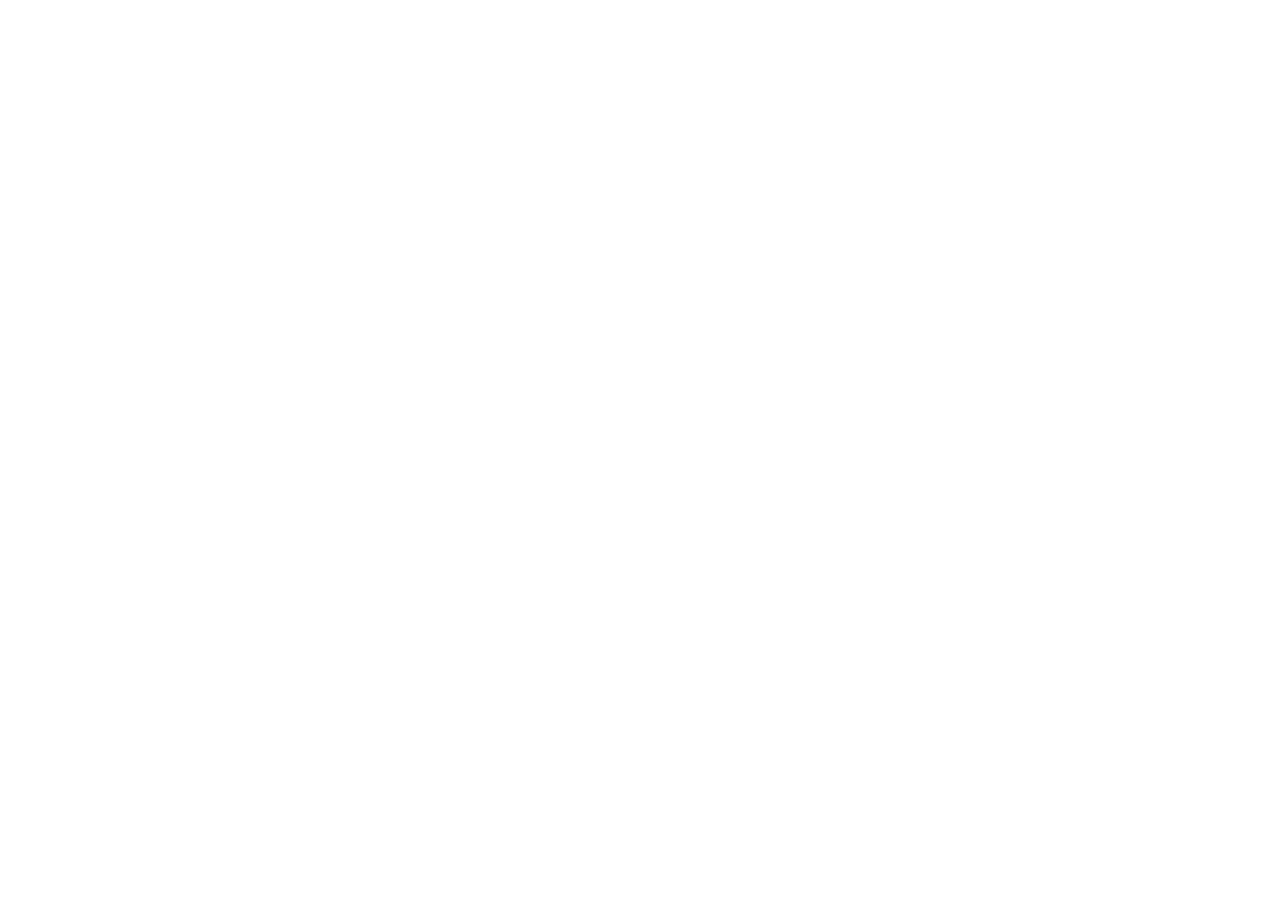
==== index.html @ d6751f85 "init project" ====
<!DOCTYPE html>
<html lang="en">

<head>
    <meta charset="UTF-8">
    <meta http-equiv="X-UA-Compatible" content="IE=edge">
    <meta name="viewport" content="width=device-width, initial-scale=1.0">
    <title>Document</title>
</head>

<body>

</body>

</html>
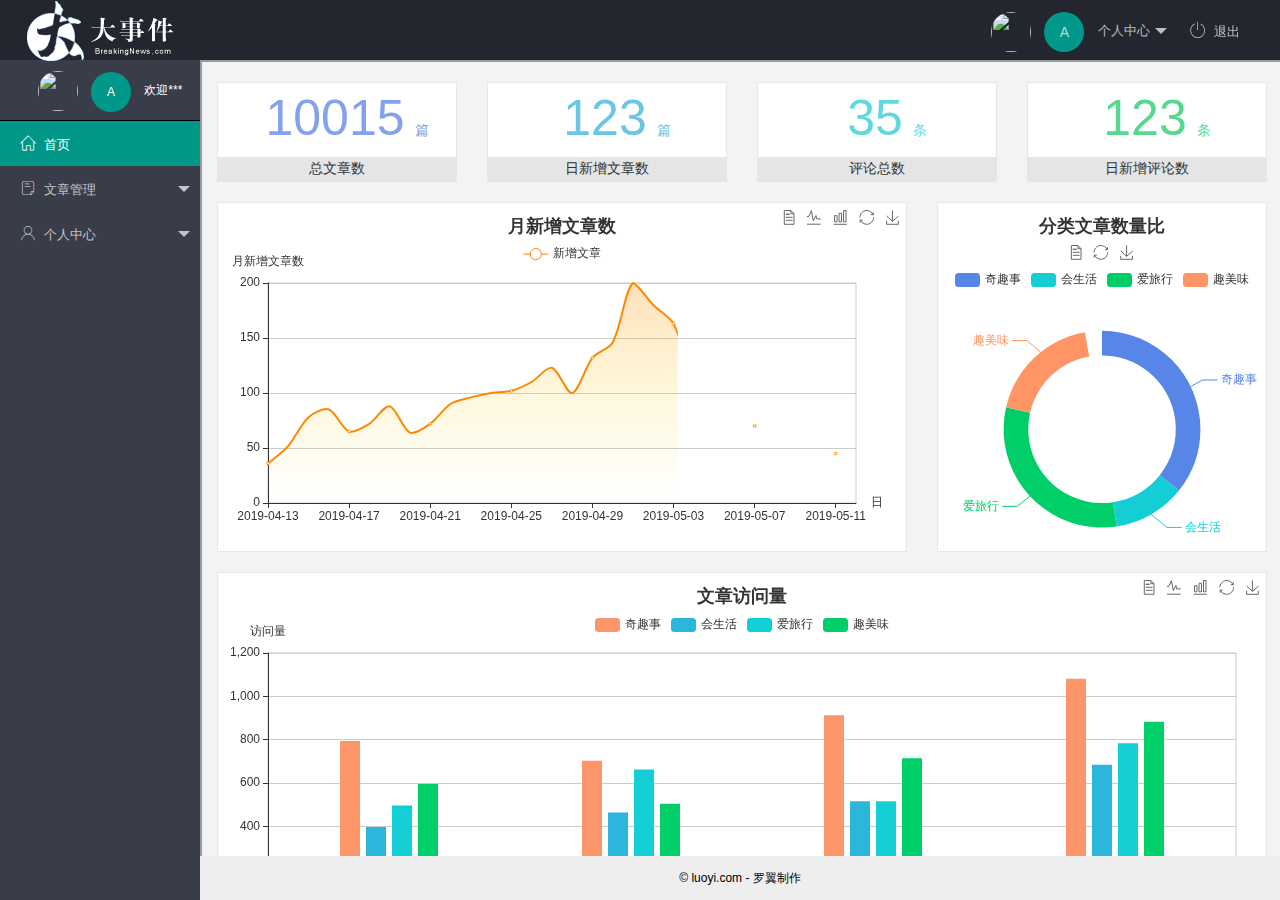
==== commit 574a29f9: "完成了首页的布局，及设置接口的权限" ====
--- a/index.html
+++ b/index.html
@@ -1,14 +1,86 @@
 <!DOCTYPE html>
-<html lang="en">
+<html>
 
 <head>
-    <meta charset="UTF-8">
-    <meta http-equiv="X-UA-Compatible" content="IE=edge">
-    <meta name="viewport" content="width=device-width, initial-scale=1.0">
-    <title>Document</title>
+    <meta charset="utf-8">
+    <meta name="viewport" content="width=device-width, initial-scale=1, maximum-scale=1">
+    <title>layout 后台大布局 - Layui</title>
+    <link rel="stylesheet" href="/assets/lib/layui/css/layui.css">
+    <link rel="stylesheet" href="/assets/fonts/iconfont.css">
+    <link rel="stylesheet" href="/assets/css/index.css">
 </head>
 
-<body>
+<body class="layui-layout-body">
+    <div class="layui-layout layui-layout-admin">
+        <div class="layui-header">
+            <div class="layui-logo"><img src="/assets/images/logo.png" alt=""></div>
+            <!-- 头部区域（可配合layui已有的水平导航） -->
+
+            <ul class="layui-nav layui-layout-right">
+                <li class="layui-nav-item">
+                    <!-- 用户头像 -->
+                    <a href="javascript:;" class="userinfo">
+                        <img src="http://t.cn/RCzsdCq" class="layui-nav-img">
+                        <span class="avatar-text">A</span> 个人中心
+                    </a>
+                    <dl class="layui-nav-child">
+                        <dd><a href="javascript:;" target="fm">基本资料</a></dd>
+                        <dd><a href="javascript:;" target="fm">更换头像</a></dd>
+                        <dd><a href="javascript:;" target="fm">重置密码</a></dd>
+                    </dl>
+                </li>
+                <li class="layui-nav-item"><a href="javascript:;" id="logout"><span class="iconfont icon-tuichu"></span>退出</a></li>
+            </ul>
+        </div>
+
+
+        <!-- 左侧盒子 -->
+        <div class="layui-side layui-bg-black">
+            <div class="layui-side-scroll">
+                <!-- 用户头像 -->
+                <div class="userinfo">
+                    <img src="http://t.cn/RCzsdCq" class="layui-nav-img">
+                    <span class="avatar-text">A</span>
+                    <span id="welcome">欢迎***</span>
+                </div>
+                <!-- 左侧导航区域 -->
+                <ul class="layui-nav layui-nav-tree" lay-shrink="all" lay-filter="test">
+                    <li class="layui-nav-item layui-this"><a href="/home/dashboard.html" target="fm"><span class="iconfont icon-home"></span>首页</a></li>
+                    <li class="layui-nav-item">
+                        <a class="" href="javascript:;"><span class="iconfont icon-16"></span>文章管理</a>
+                        <dl class="layui-nav-child">
+                            <dd><a href="javascript:;" target="fm"><i class="layui-icon layui-icon-app"></i> 文章类别</a></dd>
+                            <dd><a href="javascript:;" target="fm"><i class="layui-icon layui-icon-app"></i>文章列表</a></dd>
+                            <dd><a href="javascript:;" target="fm"><i class="layui-icon layui-icon-app"></i>发布文章</a></dd>
+                        </dl>
+                    </li>
+                    <li class="layui-nav-item">
+                        <a class="" href="javascript:;"><span class="iconfont icon-user"></span>个人中心</a>
+                        <dl class="layui-nav-child">
+                            <dd><a href="javascript:;" target="fm"><i class="layui-icon layui-icon-app"></i>基本资料</a></dd>
+                            <dd><a href="javascript:;" target="fm"><i class="layui-icon layui-icon-app"></i>更换头像</a></dd>
+                            <dd><a href="javascript:;" target="fm"><i class="layui-icon layui-icon-app"></i>重置密码</a></dd>
+                        </dl>
+                    </li>
+                </ul>
+            </div>
+        </div>
+
+        <!-- 子网页 -->
+        <div class="layui-body">
+            <!-- 内容主体区域 -->
+            <iframe src="/home/dashboard.html" name="fm"></iframe>
+        </div>
+
+        <!-- 底部固定区域 -->
+        <div class="layui-footer">
+            © luoyi.com - 罗翼制作
+        </div>
+    </div>
+    <script src="/assets/lib/layui/layui.all.js"></script>
+    <script src="/assets/lib/jquery.js"></script>
+    <script src="/assets/js/ajaxCommon.js"></script>
+    <script src="/assets/js/index.js"></script>
 
 </body>
 
--- a/assets/lib/layui/css/layui.css
+++ b/assets/lib/layui/css/layui.css
@@ -0,0 +1,2 @@
+/** layui-v2.5.5 MIT License By https://www.layui.com */
+ .layui-inline,img{display:inline-block;vertical-align:middle}h1,h2,h3,h4,h5,h6{font-weight:400}.layui-edge,.layui-header,.layui-inline,.layui-main{position:relative}.layui-body,.layui-edge,.layui-elip{overflow:hidden}.layui-btn,.layui-edge,.layui-inline,img{vertical-align:middle}.layui-btn,.layui-disabled,.layui-icon,.layui-unselect{-moz-user-select:none;-webkit-user-select:none;-ms-user-select:none}.layui-elip,.layui-form-checkbox span,.layui-form-pane .layui-form-label{text-overflow:ellipsis;white-space:nowrap}.layui-breadcrumb,.layui-tree-btnGroup{visibility:hidden}blockquote,body,button,dd,div,dl,dt,form,h1,h2,h3,h4,h5,h6,input,li,ol,p,pre,td,textarea,th,ul{margin:0;padding:0;-webkit-tap-highlight-color:rgba(0,0,0,0)}a:active,a:hover{outline:0}img{border:none}li{list-style:none}table{border-collapse:collapse;border-spacing:0}h4,h5,h6{font-size:100%}button,input,optgroup,option,select,textarea{font-family:inherit;font-size:inherit;font-style:inherit;font-weight:inherit;outline:0}pre{white-space:pre-wrap;white-space:-moz-pre-wrap;white-space:-pre-wrap;white-space:-o-pre-wrap;word-wrap:break-word}body{line-height:24px;font:14px Helvetica Neue,Helvetica,PingFang SC,Tahoma,Arial,sans-serif}hr{height:1px;margin:10px 0;border:0;clear:both}a{color:#333;text-decoration:none}a:hover{color:#777}a cite{font-style:normal;*cursor:pointer}.layui-border-box,.layui-border-box *{box-sizing:border-box}.layui-box,.layui-box *{box-sizing:content-box}.layui-clear{clear:both;*zoom:1}.layui-clear:after{content:'\20';clear:both;*zoom:1;display:block;height:0}.layui-inline{*display:inline;*zoom:1}.layui-edge{display:inline-block;width:0;height:0;border-width:6px;border-style:dashed;border-color:transparent}.layui-edge-top{top:-4px;border-bottom-color:#999;border-bottom-style:solid}.layui-edge-right{border-left-color:#999;border-left-style:solid}.layui-edge-bottom{top:2px;border-top-color:#999;border-top-style:solid}.layui-edge-left{border-right-color:#999;border-right-style:solid}.layui-disabled,.layui-disabled:hover{color:#d2d2d2!important;cursor:not-allowed!important}.layui-circle{border-radius:100%}.layui-show{display:block!important}.layui-hide{display:none!important}@font-face{font-family:layui-icon;src:url(../font/iconfont.eot?v=250);src:url(../font/iconfont.eot?v=250#iefix) format('embedded-opentype'),url(../font/iconfont.woff2?v=250) format('woff2'),url(../font/iconfont.woff?v=250) format('woff'),url(../font/iconfont.ttf?v=250) format('truetype'),url(../font/iconfont.svg?v=250#layui-icon) format('svg')}.layui-icon{font-family:layui-icon!important;font-size:16px;font-style:normal;-webkit-font-smoothing:antialiased;-moz-osx-font-smoothing:grayscale}.layui-icon-reply-fill:before{content:"\e611"}.layui-icon-set-fill:before{content:"\e614"}.layui-icon-menu-fill:before{content:"\e60f"}.layui-icon-search:before{content:"\e615"}.layui-icon-share:before{content:"\e641"}.layui-icon-set-sm:before{content:"\e620"}.layui-icon-engine:before{content:"\e628"}.layui-icon-close:before{content:"\1006"}.layui-icon-close-fill:before{content:"\1007"}.layui-icon-chart-screen:before{content:"\e629"}.layui-icon-star:before{content:"\e600"}.layui-icon-circle-dot:before{content:"\e617"}.layui-icon-chat:before{content:"\e606"}.layui-icon-release:before{content:"\e609"}.layui-icon-list:before{content:"\e60a"}.layui-icon-chart:before{content:"\e62c"}.layui-icon-ok-circle:before{content:"\1005"}.layui-icon-layim-theme:before{content:"\e61b"}.layui-icon-table:before{content:"\e62d"}.layui-icon-right:before{content:"\e602"}.layui-icon-left:before{content:"\e603"}.layui-icon-cart-simple:before{content:"\e698"}.layui-icon-face-cry:before{content:"\e69c"}.layui-icon-face-smile:before{content:"\e6af"}.layui-icon-survey:before{content:"\e6b2"}.layui-icon-tree:before{content:"\e62e"}.layui-icon-upload-circle:before{content:"\e62f"}.layui-icon-add-circle:before{content:"\e61f"}.layui-icon-download-circle:before{content:"\e601"}.layui-icon-templeate-1:before{content:"\e630"}.layui-icon-util:before{content:"\e631"}.layui-icon-face-surprised:before{content:"\e664"}.layui-icon-edit:before{content:"\e642"}.layui-icon-speaker:before{content:"\e645"}.layui-icon-down:before{content:"\e61a"}.layui-icon-file:before{content:"\e621"}.layui-icon-layouts:before{content:"\e632"}.layui-icon-rate-half:before{content:"\e6c9"}.layui-icon-add-circle-fine:before{content:"\e608"}.layui-icon-prev-circle:before{content:"\e633"}.layui-icon-read:before{content:"\e705"}.layui-icon-404:before{content:"\e61c"}.layui-icon-carousel:before{content:"\e634"}.layui-icon-help:before{content:"\e607"}.layui-icon-code-circle:before{content:"\e635"}.layui-icon-water:before{content:"\e636"}.layui-icon-username:before{content:"\e66f"}.layui-icon-find-fill:before{content:"\e670"}.layui-icon-about:before{content:"\e60b"}.layui-icon-location:before{content:"\e715"}.layui-icon-up:before{content:"\e619"}.layui-icon-pause:before{content:"\e651"}.layui-icon-date:before{content:"\e637"}.layui-icon-layim-uploadfile:before{content:"\e61d"}.layui-icon-delete:before{content:"\e640"}.layui-icon-play:before{content:"\e652"}.layui-icon-top:before{content:"\e604"}.layui-icon-friends:before{content:"\e612"}.layui-icon-refresh-3:before{content:"\e9aa"}.layui-icon-ok:before{content:"\e605"}.layui-icon-layer:before{content:"\e638"}.layui-icon-face-smile-fine:before{content:"\e60c"}.layui-icon-dollar:before{content:"\e659"}.layui-icon-group:before{content:"\e613"}.layui-icon-layim-download:before{content:"\e61e"}.layui-icon-picture-fine:before{content:"\e60d"}.layui-icon-link:before{content:"\e64c"}.layui-icon-diamond:before{content:"\e735"}.layui-icon-log:before{content:"\e60e"}.layui-icon-rate-solid:before{content:"\e67a"}.layui-icon-fonts-del:before{content:"\e64f"}.layui-icon-unlink:before{content:"\e64d"}.layui-icon-fonts-clear:before{content:"\e639"}.layui-icon-triangle-r:before{content:"\e623"}.layui-icon-circle:before{content:"\e63f"}.layui-icon-radio:before{content:"\e643"}.layui-icon-align-center:before{content:"\e647"}.layui-icon-align-right:before{content:"\e648"}.layui-icon-align-left:before{content:"\e649"}.layui-icon-loading-1:before{content:"\e63e"}.layui-icon-return:before{content:"\e65c"}.layui-icon-fonts-strong:before{content:"\e62b"}.layui-icon-upload:before{content:"\e67c"}.layui-icon-dialogue:before{content:"\e63a"}.layui-icon-video:before{content:"\e6ed"}.layui-icon-headset:before{content:"\e6fc"}.layui-icon-cellphone-fine:before{content:"\e63b"}.layui-icon-add-1:before{content:"\e654"}.layui-icon-face-smile-b:before{content:"\e650"}.layui-icon-fonts-html:before{content:"\e64b"}.layui-icon-form:before{content:"\e63c"}.layui-icon-cart:before{content:"\e657"}.layui-icon-camera-fill:before{content:"\e65d"}.layui-icon-tabs:before{content:"\e62a"}.layui-icon-fonts-code:before{content:"\e64e"}.layui-icon-fire:before{content:"\e756"}.layui-icon-set:before{content:"\e716"}.layui-icon-fonts-u:before{content:"\e646"}.layui-icon-triangle-d:before{content:"\e625"}.layui-icon-tips:before{content:"\e702"}.layui-icon-picture:before{content:"\e64a"}.layui-icon-more-vertical:before{content:"\e671"}.layui-icon-flag:before{content:"\e66c"}.layui-icon-loading:before{content:"\e63d"}.layui-icon-fonts-i:before{content:"\e644"}.layui-icon-refresh-1:before{content:"\e666"}.layui-icon-rmb:before{content:"\e65e"}.layui-icon-home:before{content:"\e68e"}.layui-icon-user:before{content:"\e770"}.layui-icon-notice:before{content:"\e667"}.layui-icon-login-weibo:before{content:"\e675"}.layui-icon-voice:before{content:"\e688"}.layui-icon-upload-drag:before{content:"\e681"}.layui-icon-login-qq:before{content:"\e676"}.layui-icon-snowflake:before{content:"\e6b1"}.layui-icon-file-b:before{content:"\e655"}.layui-icon-template:before{content:"\e663"}.layui-icon-auz:before{content:"\e672"}.layui-icon-console:before{content:"\e665"}.layui-icon-app:before{content:"\e653"}.layui-icon-prev:before{content:"\e65a"}.layui-icon-website:before{content:"\e7ae"}.layui-icon-next:before{content:"\e65b"}.layui-icon-component:before{content:"\e857"}.layui-icon-more:before{content:"\e65f"}.layui-icon-login-wechat:before{content:"\e677"}.layui-icon-shrink-right:before{content:"\e668"}.layui-icon-spread-left:before{content:"\e66b"}.layui-icon-camera:before{content:"\e660"}.layui-icon-note:before{content:"\e66e"}.layui-icon-refresh:before{content:"\e669"}.layui-icon-female:before{content:"\e661"}.layui-icon-male:before{content:"\e662"}.layui-icon-password:before{content:"\e673"}.layui-icon-senior:before{content:"\e674"}.layui-icon-theme:before{content:"\e66a"}.layui-icon-tread:before{content:"\e6c5"}.layui-icon-praise:before{content:"\e6c6"}.layui-icon-star-fill:before{content:"\e658"}.layui-icon-rate:before{content:"\e67b"}.layui-icon-template-1:before{content:"\e656"}.layui-icon-vercode:before{content:"\e679"}.layui-icon-cellphone:before{content:"\e678"}.layui-icon-screen-full:before{content:"\e622"}.layui-icon-screen-restore:before{content:"\e758"}.layui-icon-cols:before{content:"\e610"}.layui-icon-export:before{content:"\e67d"}.layui-icon-print:before{content:"\e66d"}.layui-icon-slider:before{content:"\e714"}.layui-icon-addition:before{content:"\e624"}.layui-icon-subtraction:before{content:"\e67e"}.layui-icon-service:before{content:"\e626"}.layui-icon-transfer:before{content:"\e691"}.layui-main{width:1140px;margin:0 auto}.layui-header{z-index:1000;height:60px}.layui-header a:hover{transition:all .5s;-webkit-transition:all .5s}.layui-side{position:fixed;left:0;top:0;bottom:0;z-index:999;width:200px;overflow-x:hidden}.layui-side-scroll{position:relative;width:220px;height:100%;overflow-x:hidden}.layui-body{position:absolute;left:200px;right:0;top:0;bottom:0;z-index:998;width:auto;overflow-y:auto;box-sizing:border-box}.layui-layout-body{overflow:hidden}.layui-layout-admin .layui-header{background-color:#23262E}.layui-layout-admin .layui-side{top:60px;width:200px;overflow-x:hidden}.layui-layout-admin .layui-body{position:fixed;top:60px;bottom:44px}.layui-layout-admin .layui-main{width:auto;margin:0 15px}.layui-layout-admin .layui-footer{position:fixed;left:200px;right:0;bottom:0;height:44px;line-height:44px;padding:0 15px;background-color:#eee}.layui-layout-admin .layui-logo{position:absolute;left:0;top:0;width:200px;height:100%;line-height:60px;text-align:center;color:#009688;font-size:16px}.layui-layout-admin .layui-header .layui-nav{background:0 0}.layui-layout-left{position:absolute!important;left:200px;top:0}.layui-layout-right{position:absolute!important;right:0;top:0}.layui-container{position:relative;margin:0 auto;padding:0 15px;box-sizing:border-box}.layui-fluid{position:relative;margin:0 auto;padding:0 15px}.layui-row:after,.layui-row:before{content:'';display:block;clear:both}.layui-col-lg1,.layui-col-lg10,.layui-col-lg11,.layui-col-lg12,.layui-col-lg2,.layui-col-lg3,.layui-col-lg4,.layui-col-lg5,.layui-col-lg6,.layui-col-lg7,.layui-col-lg8,.layui-col-lg9,.layui-col-md1,.layui-col-md10,.layui-col-md11,.layui-col-md12,.layui-col-md2,.layui-col-md3,.layui-col-md4,.layui-col-md5,.layui-col-md6,.layui-col-md7,.layui-col-md8,.layui-col-md9,.layui-col-sm1,.layui-col-sm10,.layui-col-sm11,.layui-col-sm12,.layui-col-sm2,.layui-col-sm3,.layui-col-sm4,.layui-col-sm5,.layui-col-sm6,.layui-col-sm7,.layui-col-sm8,.layui-col-sm9,.layui-col-xs1,.layui-col-xs10,.layui-col-xs11,.layui-col-xs12,.layui-col-xs2,.layui-col-xs3,.layui-col-xs4,.layui-col-xs5,.layui-col-xs6,.layui-col-xs7,.layui-col-xs8,.layui-col-xs9{position:relative;display:block;box-sizing:border-box}.layui-col-xs1,.layui-col-xs10,.layui-col-xs11,.layui-col-xs12,.layui-col-xs2,.layui-col-xs3,.layui-col-xs4,.layui-col-xs5,.layui-col-xs6,.layui-col-xs7,.layui-col-xs8,.layui-col-xs9{float:left}.layui-col-xs1{width:8.33333333%}.layui-col-xs2{width:16.66666667%}.layui-col-xs3{width:25%}.layui-col-xs4{width:33.33333333%}.layui-col-xs5{width:41.66666667%}.layui-col-xs6{width:50%}.layui-col-xs7{width:58.33333333%}.layui-col-xs8{width:66.66666667%}.layui-col-xs9{width:75%}.layui-col-xs10{width:83.33333333%}.layui-col-xs11{width:91.66666667%}.layui-col-xs12{width:100%}.layui-col-xs-offset1{margin-left:8.33333333%}.layui-col-xs-offset2{margin-left:16.66666667%}.layui-col-xs-offset3{margin-left:25%}.layui-col-xs-offset4{margin-left:33.33333333%}.layui-col-xs-offset5{margin-left:41.66666667%}.layui-col-xs-offset6{margin-left:50%}.layui-col-xs-offset7{margin-left:58.33333333%}.layui-col-xs-offset8{margin-left:66.66666667%}.layui-col-xs-offset9{margin-left:75%}.layui-col-xs-offset10{margin-left:83.33333333%}.layui-col-xs-offset11{margin-left:91.66666667%}.layui-col-xs-offset12{margin-left:100%}@media screen and (max-width:768px){.layui-hide-xs{display:none!important}.layui-show-xs-block{display:block!important}.layui-show-xs-inline{display:inline!important}.layui-show-xs-inline-block{display:inline-block!important}}@media screen and (min-width:768px){.layui-container{width:750px}.layui-hide-sm{display:none!important}.layui-show-sm-block{display:block!important}.layui-show-sm-inline{display:inline!important}.layui-show-sm-inline-block{display:inline-block!important}.layui-col-sm1,.layui-col-sm10,.layui-col-sm11,.layui-col-sm12,.layui-col-sm2,.layui-col-sm3,.layui-col-sm4,.layui-col-sm5,.layui-col-sm6,.layui-col-sm7,.layui-col-sm8,.layui-col-sm9{float:left}.layui-col-sm1{width:8.33333333%}.layui-col-sm2{width:16.66666667%}.layui-col-sm3{width:25%}.layui-col-sm4{width:33.33333333%}.layui-col-sm5{width:41.66666667%}.layui-col-sm6{width:50%}.layui-col-sm7{width:58.33333333%}.layui-col-sm8{width:66.66666667%}.layui-col-sm9{width:75%}.layui-col-sm10{width:83.33333333%}.layui-col-sm11{width:91.66666667%}.layui-col-sm12{width:100%}.layui-col-sm-offset1{margin-left:8.33333333%}.layui-col-sm-offset2{margin-left:16.66666667%}.layui-col-sm-offset3{margin-left:25%}.layui-col-sm-offset4{margin-left:33.33333333%}.layui-col-sm-offset5{margin-left:41.66666667%}.layui-col-sm-offset6{margin-left:50%}.layui-col-sm-offset7{margin-left:58.33333333%}.layui-col-sm-offset8{margin-left:66.66666667%}.layui-col-sm-offset9{margin-left:75%}.layui-col-sm-offset10{margin-left:83.33333333%}.layui-col-sm-offset11{margin-left:91.66666667%}.layui-col-sm-offset12{margin-left:100%}}@media screen and (min-width:992px){.layui-container{width:970px}.layui-hide-md{display:none!important}.layui-show-md-block{display:block!important}.layui-show-md-inline{display:inline!important}.layui-show-md-inline-block{display:inline-block!important}.layui-col-md1,.layui-col-md10,.layui-col-md11,.layui-col-md12,.layui-col-md2,.layui-col-md3,.layui-col-md4,.layui-col-md5,.layui-col-md6,.layui-col-md7,.layui-col-md8,.layui-col-md9{float:left}.layui-col-md1{width:8.33333333%}.layui-col-md2{width:16.66666667%}.layui-col-md3{width:25%}.layui-col-md4{width:33.33333333%}.layui-col-md5{width:41.66666667%}.layui-col-md6{width:50%}.layui-col-md7{width:58.33333333%}.layui-col-md8{width:66.66666667%}.layui-col-md9{width:75%}.layui-col-md10{width:83.33333333%}.layui-col-md11{width:91.66666667%}.layui-col-md12{width:100%}.layui-col-md-offset1{margin-left:8.33333333%}.layui-col-md-offset2{margin-left:16.66666667%}.layui-col-md-offset3{margin-left:25%}.layui-col-md-offset4{margin-left:33.33333333%}.layui-col-md-offset5{margin-left:41.66666667%}.layui-col-md-offset6{margin-left:50%}.layui-col-md-offset7{margin-left:58.33333333%}.layui-col-md-offset8{margin-left:66.66666667%}.layui-col-md-offset9{margin-left:75%}.layui-col-md-offset10{margin-left:83.33333333%}.layui-col-md-offset11{margin-left:91.66666667%}.layui-col-md-offset12{margin-left:100%}}@media screen and (min-width:1200px){.layui-container{width:1170px}.layui-hide-lg{display:none!important}.layui-show-lg-block{display:block!important}.layui-show-lg-inline{display:inline!important}.layui-show-lg-inline-block{display:inline-block!important}.layui-col-lg1,.layui-col-lg10,.layui-col-lg11,.layui-col-lg12,.layui-col-lg2,.layui-col-lg3,.layui-col-lg4,.layui-col-lg5,.layui-col-lg6,.layui-col-lg7,.layui-col-lg8,.layui-col-lg9{float:left}.layui-col-lg1{width:8.33333333%}.layui-col-lg2{width:16.66666667%}.layui-col-lg3{width:25%}.layui-col-lg4{width:33.33333333%}.layui-col-lg5{width:41.66666667%}.layui-col-lg6{width:50%}.layui-col-lg7{width:58.33333333%}.layui-col-lg8{width:66.66666667%}.layui-col-lg9{width:75%}.layui-col-lg10{width:83.33333333%}.layui-col-lg11{width:91.66666667%}.layui-col-lg12{width:100%}.layui-col-lg-offset1{margin-left:8.33333333%}.layui-col-lg-offset2{margin-left:16.66666667%}.layui-col-lg-offset3{margin-left:25%}.layui-col-lg-offset4{margin-left:33.33333333%}.layui-col-lg-offset5{margin-left:41.66666667%}.layui-col-lg-offset6{margin-left:50%}.layui-col-lg-offset7{margin-left:58.33333333%}.layui-col-lg-offset8{margin-left:66.66666667%}.layui-col-lg-offset9{margin-left:75%}.layui-col-lg-offset10{margin-left:83.33333333%}.layui-col-lg-offset11{margin-left:91.66666667%}.layui-col-lg-offset12{margin-left:100%}}.layui-col-space1{margin:-.5px}.layui-col-space1>*{padding:.5px}.layui-col-space3{margin:-1.5px}.layui-col-space3>*{padding:1.5px}.layui-col-space5{margin:-2.5px}.layui-col-space5>*{padding:2.5px}.layui-col-space8{margin:-3.5px}.layui-col-space8>*{padding:3.5px}.layui-col-space10{margin:-5px}.layui-col-space10>*{padding:5px}.layui-col-space12{margin:-6px}.layui-col-space12>*{padding:6px}.layui-col-space15{margin:-7.5px}.layui-col-space15>*{padding:7.5px}.layui-col-space18{margin:-9px}.layui-col-space18>*{padding:9px}.layui-col-space20{margin:-10px}.layui-col-space20>*{padding:10px}.layui-col-space22{margin:-11px}.layui-col-space22>*{padding:11px}.layui-col-space25{margin:-12.5px}.layui-col-space25>*{padding:12.5px}.layui-col-space30{margin:-15px}.layui-col-space30>*{padding:15px}.layui-btn,.layui-input,.layui-select,.layui-textarea,.layui-upload-button{outline:0;-webkit-appearance:none;transition:all .3s;-webkit-transition:all .3s;box-sizing:border-box}.layui-elem-quote{margin-bottom:10px;padding:15px;line-height:22px;border-left:5px solid #009688;border-radius:0 2px 2px 0;background-color:#f2f2f2}.layui-quote-nm{border-style:solid;border-width:1px 1px 1px 5px;background:0 0}.layui-elem-field{margin-bottom:10px;padding:0;border-width:1px;border-style:solid}.layui-elem-field legend{margin-left:20px;padding:0 10px;font-size:20px;font-weight:300}.layui-field-title{margin:10px 0 20px;border-width:1px 0 0}.layui-field-box{padding:10px 15px}.layui-field-title .layui-field-box{padding:10px 0}.layui-progress{position:relative;height:6px;border-radius:20px;background-color:#e2e2e2}.layui-progress-bar{position:absolute;left:0;top:0;width:0;max-width:100%;height:6px;border-radius:20px;text-align:right;background-color:#5FB878;transition:all .3s;-webkit-transition:all .3s}.layui-progress-big,.layui-progress-big .layui-progress-bar{height:18px;line-height:18px}.layui-progress-text{position:relative;top:-20px;line-height:18px;font-size:12px;color:#666}.layui-progress-big .layui-progress-text{position:static;padding:0 10px;color:#fff}.layui-collapse{border-width:1px;border-style:solid;border-radius:2px}.layui-colla-content,.layui-colla-item{border-top-width:1px;border-top-style:solid}.layui-colla-item:first-child{border-top:none}.layui-colla-title{position:relative;height:42px;line-height:42px;padding:0 15px 0 35px;color:#333;background-color:#f2f2f2;cursor:pointer;font-size:14px;overflow:hidden}.layui-colla-content{display:none;padding:10px 15px;line-height:22px;color:#666}.layui-colla-icon{position:absolute;left:15px;top:0;font-size:14px}.layui-card{margin-bottom:15px;border-radius:2px;background-color:#fff;box-shadow:0 1px 2px 0 rgba(0,0,0,.05)}.layui-card:last-child{margin-bottom:0}.layui-card-header{position:relative;height:42px;line-height:42px;padding:0 15px;border-bottom:1px solid #f6f6f6;color:#333;border-radius:2px 2px 0 0;font-size:14px}.layui-bg-black,.layui-bg-blue,.layui-bg-cyan,.layui-bg-green,.layui-bg-orange,.layui-bg-red{color:#fff!important}.layui-card-body{position:relative;padding:10px 15px;line-height:24px}.layui-card-body[pad15]{padding:15px}.layui-card-body[pad20]{padding:20px}.layui-card-body .layui-table{margin:5px 0}.layui-card .layui-tab{margin:0}.layui-panel-window{position:relative;padding:15px;border-radius:0;border-top:5px solid #E6E6E6;background-color:#fff}.layui-auxiliar-moving{position:fixed;left:0;right:0;top:0;bottom:0;width:100%;height:100%;background:0 0;z-index:9999999999}.layui-form-label,.layui-form-mid,.layui-form-select,.layui-input-block,.layui-input-inline,.layui-textarea{position:relative}.layui-bg-red{background-color:#FF5722!important}.layui-bg-orange{background-color:#FFB800!important}.layui-bg-green{background-color:#009688!important}.layui-bg-cyan{background-color:#2F4056!important}.layui-bg-blue{background-color:#1E9FFF!important}.layui-bg-black{background-color:#393D49!important}.layui-bg-gray{background-color:#eee!important;color:#666!important}.layui-badge-rim,.layui-colla-content,.layui-colla-item,.layui-collapse,.layui-elem-field,.layui-form-pane .layui-form-item[pane],.layui-form-pane .layui-form-label,.layui-input,.layui-layedit,.layui-layedit-tool,.layui-quote-nm,.layui-select,.layui-tab-bar,.layui-tab-card,.layui-tab-title,.layui-tab-title .layui-this:after,.layui-textarea{border-color:#e6e6e6}.layui-timeline-item:before,hr{background-color:#e6e6e6}.layui-text{line-height:22px;font-size:14px;color:#666}.layui-text h1,.layui-text h2,.layui-text h3{font-weight:500;color:#333}.layui-text h1{font-size:30px}.layui-text h2{font-size:24px}.layui-text h3{font-size:18px}.layui-text a:not(.layui-btn){color:#01AAED}.layui-text a:not(.layui-btn):hover{text-decoration:underline}.layui-text ul{padding:5px 0 5px 15px}.layui-text ul li{margin-top:5px;list-style-type:disc}.layui-text em,.layui-word-aux{color:#999!important;padding:0 5px!important}.layui-btn{display:inline-block;height:38px;line-height:38px;padding:0 18px;background-color:#009688;color:#fff;white-space:nowrap;text-align:center;font-size:14px;border:none;border-radius:2px;cursor:pointer}.layui-btn:hover{opacity:.8;filter:alpha(opacity=80);color:#fff}.layui-btn:active{opacity:1;filter:alpha(opacity=100)}.layui-btn+.layui-btn{margin-left:10px}.layui-btn-container{font-size:0}.layui-btn-container .layui-btn{margin-right:10px;margin-bottom:10px}.layui-btn-container .layui-btn+.layui-btn{margin-left:0}.layui-table .layui-btn-container .layui-btn{margin-bottom:9px}.layui-btn-radius{border-radius:100px}.layui-btn .layui-icon{margin-right:3px;font-size:18px;vertical-align:bottom;vertical-align:middle\9}.layui-btn-primary{border:1px solid #C9C9C9;background-color:#fff;color:#555}.layui-btn-primary:hover{border-color:#009688;color:#333}.layui-btn-normal{background-color:#1E9FFF}.layui-btn-warm{background-color:#FFB800}.layui-btn-danger{background-color:#FF5722}.layui-btn-checked{background-color:#5FB878}.layui-btn-disabled,.layui-btn-disabled:active,.layui-btn-disabled:hover{border:1px solid #e6e6e6;background-color:#FBFBFB;color:#C9C9C9;cursor:not-allowed;opacity:1}.layui-btn-lg{height:44px;line-height:44px;padding:0 25px;font-size:16px}.layui-btn-sm{height:30px;line-height:30px;padding:0 10px;font-size:12px}.layui-btn-sm i{font-size:16px!important}.layui-btn-xs{height:22px;line-height:22px;padding:0 5px;font-size:12px}.layui-btn-xs i{font-size:14px!important}.layui-btn-group{display:inline-block;vertical-align:middle;font-size:0}.layui-btn-group .layui-btn{margin-left:0!important;margin-right:0!important;border-left:1px solid rgba(255,255,255,.5);border-radius:0}.layui-btn-group .layui-btn-primary{border-left:none}.layui-btn-group .layui-btn-primary:hover{border-color:#C9C9C9;color:#009688}.layui-btn-group .layui-btn:first-child{border-left:none;border-radius:2px 0 0 2px}.layui-btn-group .layui-btn-primary:first-child{border-left:1px solid #c9c9c9}.layui-btn-group .layui-btn:last-child{border-radius:0 2px 2px 0}.layui-btn-group .layui-btn+.layui-btn{margin-left:0}.layui-btn-group+.layui-btn-group{margin-left:10px}.layui-btn-fluid{width:100%}.layui-input,.layui-select,.layui-textarea{height:38px;line-height:1.3;line-height:38px\9;border-width:1px;border-style:solid;background-color:#fff;border-radius:2px}.layui-input::-webkit-input-placeholder,.layui-select::-webkit-input-placeholder,.layui-textarea::-webkit-input-placeholder{line-height:1.3}.layui-input,.layui-textarea{display:block;width:100%;padding-left:10px}.layui-input:hover,.layui-textarea:hover{border-color:#D2D2D2!important}.layui-input:focus,.layui-textarea:focus{border-color:#C9C9C9!important}.layui-textarea{min-height:100px;height:auto;line-height:20px;padding:6px 10px;resize:vertical}.layui-select{padding:0 10px}.layui-form input[type=checkbox],.layui-form input[type=radio],.layui-form select{display:none}.layui-form [lay-ignore]{display:initial}.layui-form-item{margin-bottom:15px;clear:both;*zoom:1}.layui-form-item:after{content:'\20';clear:both;*zoom:1;display:block;height:0}.layui-form-label{float:left;display:block;padding:9px 15px;width:80px;font-weight:400;line-height:20px;text-align:right}.layui-form-label-col{display:block;float:none;padding:9px 0;line-height:20px;text-align:left}.layui-form-item .layui-inline{margin-bottom:5px;margin-right:10px}.layui-input-block{margin-left:110px;min-height:36px}.layui-input-inline{display:inline-block;vertical-align:middle}.layui-form-item .layui-input-inline{float:left;width:190px;margin-right:10px}.layui-form-text .layui-input-inline{width:auto}.layui-form-mid{float:left;display:block;padding:9px 0!important;line-height:20px;margin-right:10px}.layui-form-danger+.layui-form-select .layui-input,.layui-form-danger:focus{border-color:#FF5722!important}.layui-form-select .layui-input{padding-right:30px;cursor:pointer}.layui-form-select .layui-edge{position:absolute;right:10px;top:50%;margin-top:-3px;cursor:pointer;border-width:6px;border-top-color:#c2c2c2;border-top-style:solid;transition:all .3s;-webkit-transition:all .3s}.layui-form-select dl{display:none;position:absolute;left:0;top:42px;padding:5px 0;z-index:899;min-width:100%;border:1px solid #d2d2d2;max-height:300px;overflow-y:auto;background-color:#fff;border-radius:2px;box-shadow:0 2px 4px rgba(0,0,0,.12);box-sizing:border-box}.layui-form-select dl dd,.layui-form-select dl dt{padding:0 10px;line-height:36px;white-space:nowrap;overflow:hidden;text-overflow:ellipsis}.layui-form-select dl dt{font-size:12px;color:#999}.layui-form-select dl dd{cursor:pointer}.layui-form-select dl dd:hover{background-color:#f2f2f2;-webkit-transition:.5s all;transition:.5s all}.layui-form-select .layui-select-group dd{padding-left:20px}.layui-form-select dl dd.layui-select-tips{padding-left:10px!important;color:#999}.layui-form-select dl dd.layui-this{background-color:#5FB878;color:#fff}.layui-form-checkbox,.layui-form-select dl dd.layui-disabled{background-color:#fff}.layui-form-selected dl{display:block}.layui-form-checkbox,.layui-form-checkbox *,.layui-form-switch{display:inline-block;vertical-align:middle}.layui-form-selected .layui-edge{margin-top:-9px;-webkit-transform:rotate(180deg);transform:rotate(180deg);margin-top:-3px\9}:root .layui-form-selected .layui-edge{margin-top:-9px\0/IE9}.layui-form-selectup dl{top:auto;bottom:42px}.layui-select-none{margin:5px 0;text-align:center;color:#999}.layui-select-disabled .layui-disabled{border-color:#eee!important}.layui-select-disabled .layui-edge{border-top-color:#d2d2d2}.layui-form-checkbox{position:relative;height:30px;line-height:30px;margin-right:10px;padding-right:30px;cursor:pointer;font-size:0;-webkit-transition:.1s linear;transition:.1s linear;box-sizing:border-box}.layui-form-checkbox span{padding:0 10px;height:100%;font-size:14px;border-radius:2px 0 0 2px;background-color:#d2d2d2;color:#fff;overflow:hidden}.layui-form-checkbox:hover span{background-color:#c2c2c2}.layui-form-checkbox i{position:absolute;right:0;top:0;width:30px;height:28px;border:1px solid #d2d2d2;border-left:none;border-radius:0 2px 2px 0;color:#fff;font-size:20px;text-align:center}.layui-form-checkbox:hover i{border-color:#c2c2c2;color:#c2c2c2}.layui-form-checked,.layui-form-checked:hover{border-color:#5FB878}.layui-form-checked span,.layui-form-checked:hover span{background-color:#5FB878}.layui-form-checked i,.layui-form-checked:hover i{color:#5FB878}.layui-form-item .layui-form-checkbox{margin-top:4px}.layui-form-checkbox[lay-skin=primary]{height:auto!important;line-height:normal!important;min-width:18px;min-height:18px;border:none!important;margin-right:0;padding-left:28px;padding-right:0;background:0 0}.layui-form-checkbox[lay-skin=primary] span{padding-left:0;padding-right:15px;line-height:18px;background:0 0;color:#666}.layui-form-checkbox[lay-skin=primary] i{right:auto;left:0;width:16px;height:16px;line-height:16px;border:1px solid #d2d2d2;font-size:12px;border-radius:2px;background-color:#fff;-webkit-transition:.1s linear;transition:.1s linear}.layui-form-checkbox[lay-skin=primary]:hover i{border-color:#5FB878;color:#fff}.layui-form-checked[lay-skin=primary] i{border-color:#5FB878!important;background-color:#5FB878;color:#fff}.layui-checkbox-disbaled[lay-skin=primary] span{background:0 0!important;color:#c2c2c2}.layui-checkbox-disbaled[lay-skin=primary]:hover i{border-color:#d2d2d2}.layui-form-item .layui-form-checkbox[lay-skin=primary]{margin-top:10px}.layui-form-switch{position:relative;height:22px;line-height:22px;min-width:35px;padding:0 5px;margin-top:8px;border:1px solid #d2d2d2;border-radius:20px;cursor:pointer;background-color:#fff;-webkit-transition:.1s linear;transition:.1s linear}.layui-form-switch i{position:absolute;left:5px;top:3px;width:16px;height:16px;border-radius:20px;background-color:#d2d2d2;-webkit-transition:.1s linear;transition:.1s linear}.layui-form-switch em{position:relative;top:0;width:25px;margin-left:21px;padding:0!important;text-align:center!important;color:#999!important;font-style:normal!important;font-size:12px}.layui-form-onswitch{border-color:#5FB878;background-color:#5FB878}.layui-checkbox-disbaled,.layui-checkbox-disbaled i{border-color:#e2e2e2!important}.layui-form-onswitch i{left:100%;margin-left:-21px;background-color:#fff}.layui-form-onswitch em{margin-left:5px;margin-right:21px;color:#fff!important}.layui-checkbox-disbaled span{background-color:#e2e2e2!important}.layui-checkbox-disbaled:hover i{color:#fff!important}[lay-radio]{display:none}.layui-form-radio,.layui-form-radio *{display:inline-block;vertical-align:middle}.layui-form-radio{line-height:28px;margin:6px 10px 0 0;padding-right:10px;cursor:pointer;font-size:0}.layui-form-radio *{font-size:14px}.layui-form-radio>i{margin-right:8px;font-size:22px;color:#c2c2c2}.layui-form-radio>i:hover,.layui-form-radioed>i{color:#5FB878}.layui-radio-disbaled>i{color:#e2e2e2!important}.layui-form-pane .layui-form-label{width:110px;padding:8px 15px;height:38px;line-height:20px;border-width:1px;border-style:solid;border-radius:2px 0 0 2px;text-align:center;background-color:#FBFBFB;overflow:hidden;box-sizing:border-box}.layui-form-pane .layui-input-inline{margin-left:-1px}.layui-form-pane .layui-input-block{margin-left:110px;left:-1px}.layui-form-pane .layui-input{border-radius:0 2px 2px 0}.layui-form-pane .layui-form-text .layui-form-label{float:none;width:100%;border-radius:2px;box-sizing:border-box;text-align:left}.layui-form-pane .layui-form-text .layui-input-inline{display:block;margin:0;top:-1px;clear:both}.layui-form-pane .layui-form-text .layui-input-block{margin:0;left:0;top:-1px}.layui-form-pane .layui-form-text .layui-textarea{min-height:100px;border-radius:0 0 2px 2px}.layui-form-pane .layui-form-checkbox{margin:4px 0 4px 10px}.layui-form-pane .layui-form-radio,.layui-form-pane .layui-form-switch{margin-top:6px;margin-left:10px}.layui-form-pane .layui-form-item[pane]{position:relative;border-width:1px;border-style:solid}.layui-form-pane .layui-form-item[pane] .layui-form-label{position:absolute;left:0;top:0;height:100%;border-width:0 1px 0 0}.layui-form-pane .layui-form-item[pane] .layui-input-inline{margin-left:110px}@media screen and (max-width:450px){.layui-form-item .layui-form-label{text-overflow:ellipsis;overflow:hidden;white-space:nowrap}.layui-form-item .layui-inline{display:block;margin-right:0;margin-bottom:20px;clear:both}.layui-form-item .layui-inline:after{content:'\20';clear:both;display:block;height:0}.layui-form-item .layui-input-inline{display:block;float:none;left:-3px;width:auto;margin:0 0 10px 112px}.layui-form-item .layui-input-inline+.layui-form-mid{margin-left:110px;top:-5px;padding:0}.layui-form-item .layui-form-checkbox{margin-right:5px;margin-bottom:5px}}.layui-layedit{border-width:1px;border-style:solid;border-radius:2px}.layui-layedit-tool{padding:3px 5px;border-bottom-width:1px;border-bottom-style:solid;font-size:0}.layedit-tool-fixed{position:fixed;top:0;border-top:1px solid #e2e2e2}.layui-layedit-tool .layedit-tool-mid,.layui-layedit-tool .layui-icon{display:inline-block;vertical-align:middle;text-align:center;font-size:14px}.layui-layedit-tool .layui-icon{position:relative;width:32px;height:30px;line-height:30px;margin:3px 5px;color:#777;cursor:pointer;border-radius:2px}.layui-layedit-tool .layui-icon:hover{color:#393D49}.layui-layedit-tool .layui-icon:active{color:#000}.layui-layedit-tool .layedit-tool-active{background-color:#e2e2e2;color:#000}.layui-layedit-tool .layui-disabled,.layui-layedit-tool .layui-disabled:hover{color:#d2d2d2;cursor:not-allowed}.layui-layedit-tool .layedit-tool-mid{width:1px;height:18px;margin:0 10px;background-color:#d2d2d2}.layedit-tool-html{width:50px!important;font-size:30px!important}.layedit-tool-b,.layedit-tool-code,.layedit-tool-help{font-size:16px!important}.layedit-tool-d,.layedit-tool-face,.layedit-tool-image,.layedit-tool-unlink{font-size:18px!important}.layedit-tool-image input{position:absolute;font-size:0;left:0;top:0;width:100%;height:100%;opacity:.01;filter:Alpha(opacity=1);cursor:pointer}.layui-layedit-iframe iframe{display:block;width:100%}#LAY_layedit_code{overflow:hidden}.layui-laypage{display:inline-block;*display:inline;*zoom:1;vertical-align:middle;margin:10px 0;font-size:0}.layui-laypage>a:first-child,.layui-laypage>a:first-child em{border-radius:2px 0 0 2px}.layui-laypage>a:last-child,.layui-laypage>a:last-child em{border-radius:0 2px 2px 0}.layui-laypage>:first-child{margin-left:0!important}.layui-laypage>:last-child{margin-right:0!important}.layui-laypage a,.layui-laypage button,.layui-laypage input,.layui-laypage select,.layui-laypage span{border:1px solid #e2e2e2}.layui-laypage a,.layui-laypage span{display:inline-block;*display:inline;*zoom:1;vertical-align:middle;padding:0 15px;height:28px;line-height:28px;margin:0 -1px 5px 0;background-color:#fff;color:#333;font-size:12px}.layui-flow-more a *,.layui-laypage input,.layui-table-view select[lay-ignore]{display:inline-block}.layui-laypage a:hover{color:#009688}.layui-laypage em{font-style:normal}.layui-laypage .layui-laypage-spr{color:#999;font-weight:700}.layui-laypage a{text-decoration:none}.layui-laypage .layui-laypage-curr{position:relative}.layui-laypage .layui-laypage-curr em{position:relative;color:#fff}.layui-laypage .layui-laypage-curr .layui-laypage-em{position:absolute;left:-1px;top:-1px;padding:1px;width:100%;height:100%;background-color:#009688}.layui-laypage-em{border-radius:2px}.layui-laypage-next em,.layui-laypage-prev em{font-family:Sim sun;font-size:16px}.layui-laypage .layui-laypage-count,.layui-laypage .layui-laypage-limits,.layui-laypage .layui-laypage-refresh,.layui-laypage .layui-laypage-skip{margin-left:10px;margin-right:10px;padding:0;border:none}.layui-laypage .layui-laypage-limits,.layui-laypage .layui-laypage-refresh{vertical-align:top}.layui-laypage .layui-laypage-refresh i{font-size:18px;cursor:pointer}.layui-laypage select{height:22px;padding:3px;border-radius:2px;cursor:pointer}.layui-laypage .layui-laypage-skip{height:30px;line-height:30px;color:#999}.layui-laypage button,.layui-laypage input{height:30px;line-height:30px;border-radius:2px;vertical-align:top;background-color:#fff;box-sizing:border-box}.layui-laypage input{width:40px;margin:0 10px;padding:0 3px;text-align:center}.layui-laypage input:focus,.layui-laypage select:focus{border-color:#009688!important}.layui-laypage button{margin-left:10px;padding:0 10px;cursor:pointer}.layui-table,.layui-table-view{margin:10px 0}.layui-flow-more{margin:10px 0;text-align:center;color:#999;font-size:14px}.layui-flow-more a{height:32px;line-height:32px}.layui-flow-more a *{vertical-align:top}.layui-flow-more a cite{padding:0 20px;border-radius:3px;background-color:#eee;color:#333;font-style:normal}.layui-flow-more a cite:hover{opacity:.8}.layui-flow-more a i{font-size:30px;color:#737383}.layui-table{width:100%;background-color:#fff;color:#666}.layui-table tr{transition:all .3s;-webkit-transition:all .3s}.layui-table th{text-align:left;font-weight:400}.layui-table tbody tr:hover,.layui-table thead tr,.layui-table-click,.layui-table-header,.layui-table-hover,.layui-table-mend,.layui-table-patch,.layui-table-tool,.layui-table-total,.layui-table-total tr,.layui-table[lay-even] tr:nth-child(even){background-color:#f2f2f2}.layui-table td,.layui-table th,.layui-table-col-set,.layui-table-fixed-r,.layui-table-grid-down,.layui-table-header,.layui-table-page,.layui-table-tips-main,.layui-table-tool,.layui-table-total,.layui-table-view,.layui-table[lay-skin=line],.layui-table[lay-skin=row]{border-width:1px;border-style:solid;border-color:#e6e6e6}.layui-table td,.layui-table th{position:relative;padding:9px 15px;min-height:20px;line-height:20px;font-size:14px}.layui-table[lay-skin=line] td,.layui-table[lay-skin=line] th{border-width:0 0 1px}.layui-table[lay-skin=row] td,.layui-table[lay-skin=row] th{border-width:0 1px 0 0}.layui-table[lay-skin=nob] td,.layui-table[lay-skin=nob] th{border:none}.layui-table img{max-width:100px}.layui-table[lay-size=lg] td,.layui-table[lay-size=lg] th{padding:15px 30px}.layui-table-view .layui-table[lay-size=lg] .layui-table-cell{height:40px;line-height:40px}.layui-table[lay-size=sm] td,.layui-table[lay-size=sm] th{font-size:12px;padding:5px 10px}.layui-table-view .layui-table[lay-size=sm] .layui-table-cell{height:20px;line-height:20px}.layui-table[lay-data]{display:none}.layui-table-box{position:relative;overflow:hidden}.layui-table-view .layui-table{position:relative;width:auto;margin:0}.layui-table-view .layui-table[lay-skin=line]{border-width:0 1px 0 0}.layui-table-view .layui-table[lay-skin=row]{border-width:0 0 1px}.layui-table-view .layui-table td,.layui-table-view .layui-table th{padding:5px 0;border-top:none;border-left:none}.layui-table-view .layui-table th.layui-unselect .layui-table-cell span{cursor:pointer}.layui-table-view .layui-table td{cursor:default}.layui-table-view .layui-table td[data-edit=text]{cursor:text}.layui-table-view .layui-form-checkbox[lay-skin=primary] i{width:18px;height:18px}.layui-table-view .layui-form-radio{line-height:0;padding:0}.layui-table-view .layui-form-radio>i{margin:0;font-size:20px}.layui-table-init{position:absolute;left:0;top:0;width:100%;height:100%;text-align:center;z-index:110}.layui-table-init .layui-icon{position:absolute;left:50%;top:50%;margin:-15px 0 0 -15px;font-size:30px;color:#c2c2c2}.layui-table-header{border-width:0 0 1px;overflow:hidden}.layui-table-header .layui-table{margin-bottom:-1px}.layui-table-tool .layui-inline[lay-event]{position:relative;width:26px;height:26px;padding:5px;line-height:16px;margin-right:10px;text-align:center;color:#333;border:1px solid #ccc;cursor:pointer;-webkit-transition:.5s all;transition:.5s all}.layui-table-tool .layui-inline[lay-event]:hover{border:1px solid #999}.layui-table-tool-temp{padding-right:120px}.layui-table-tool-self{position:absolute;right:17px;top:10px}.layui-table-tool .layui-table-tool-self .layui-inline[lay-event]{margin:0 0 0 10px}.layui-table-tool-panel{position:absolute;top:29px;left:-1px;padding:5px 0;min-width:150px;min-height:40px;border:1px solid #d2d2d2;text-align:left;overflow-y:auto;background-color:#fff;box-shadow:0 2px 4px rgba(0,0,0,.12)}.layui-table-cell,.layui-table-tool-panel li{overflow:hidden;text-overflow:ellipsis;white-space:nowrap}.layui-table-tool-panel li{padding:0 10px;line-height:30px;-webkit-transition:.5s all;transition:.5s all}.layui-table-tool-panel li .layui-form-checkbox[lay-skin=primary]{width:100%;padding-left:28px}.layui-table-tool-panel li:hover{background-color:#f2f2f2}.layui-table-tool-panel li .layui-form-checkbox[lay-skin=primary] i{position:absolute;left:0;top:0}.layui-table-tool-panel li .layui-form-checkbox[lay-skin=primary] span{padding:0}.layui-table-tool .layui-table-tool-self .layui-table-tool-panel{left:auto;right:-1px}.layui-table-col-set{position:absolute;right:0;top:0;width:20px;height:100%;border-width:0 0 0 1px;background-color:#fff}.layui-table-sort{width:10px;height:20px;margin-left:5px;cursor:pointer!important}.layui-table-sort .layui-edge{position:absolute;left:5px;border-width:5px}.layui-table-sort .layui-table-sort-asc{top:3px;border-top:none;border-bottom-style:solid;border-bottom-color:#b2b2b2}.layui-table-sort .layui-table-sort-asc:hover{border-bottom-color:#666}.layui-table-sort .layui-table-sort-desc{bottom:5px;border-bottom:none;border-top-style:solid;border-top-color:#b2b2b2}.layui-table-sort .layui-table-sort-desc:hover{border-top-color:#666}.layui-table-sort[lay-sort=asc] .layui-table-sort-asc{border-bottom-color:#000}.layui-table-sort[lay-sort=desc] .layui-table-sort-desc{border-top-color:#000}.layui-table-cell{height:28px;line-height:28px;padding:0 15px;position:relative;box-sizing:border-box}.layui-table-cell .layui-form-checkbox[lay-skin=primary]{top:-1px;padding:0}.layui-table-cell .layui-table-link{color:#01AAED}.laytable-cell-checkbox,.laytable-cell-numbers,.laytable-cell-radio,.laytable-cell-space{padding:0;text-align:center}.layui-table-body{position:relative;overflow:auto;margin-right:-1px;margin-bottom:-1px}.layui-table-body .layui-none{line-height:26px;padding:15px;text-align:center;color:#999}.layui-table-fixed{position:absolute;left:0;top:0;z-index:101}.layui-table-fixed .layui-table-body{overflow:hidden}.layui-table-fixed-l{box-shadow:0 -1px 8px rgba(0,0,0,.08)}.layui-table-fixed-r{left:auto;right:-1px;border-width:0 0 0 1px;box-shadow:-1px 0 8px rgba(0,0,0,.08)}.layui-table-fixed-r .layui-table-header{position:relative;overflow:visible}.layui-table-mend{position:absolute;right:-49px;top:0;height:100%;width:50px}.layui-table-tool{position:relative;z-index:890;width:100%;min-height:50px;line-height:30px;padding:10px 15px;border-width:0 0 1px}.layui-table-tool .layui-btn-container{margin-bottom:-10px}.layui-table-page,.layui-table-total{border-width:1px 0 0;margin-bottom:-1px;overflow:hidden}.layui-table-page{position:relative;width:100%;padding:7px 7px 0;height:41px;font-size:12px;white-space:nowrap}.layui-table-page>div{height:26px}.layui-table-page .layui-laypage{margin:0}.layui-table-page .layui-laypage a,.layui-table-page .layui-laypage span{height:26px;line-height:26px;margin-bottom:10px;border:none;background:0 0}.layui-table-page .layui-laypage a,.layui-table-page .layui-laypage span.layui-laypage-curr{padding:0 12px}.layui-table-page .layui-laypage span{margin-left:0;padding:0}.layui-table-page .layui-laypage .layui-laypage-prev{margin-left:-7px!important}.layui-table-page .layui-laypage .layui-laypage-curr .layui-laypage-em{left:0;top:0;padding:0}.layui-table-page .layui-laypage button,.layui-table-page .layui-laypage input{height:26px;line-height:26px}.layui-table-page .layui-laypage input{width:40px}.layui-table-page .layui-laypage button{padding:0 10px}.layui-table-page select{height:18px}.layui-table-patch .layui-table-cell{padding:0;width:30px}.layui-table-edit{position:absolute;left:0;top:0;width:100%;height:100%;padding:0 14px 1px;border-radius:0;box-shadow:1px 1px 20px rgba(0,0,0,.15)}.layui-table-edit:focus{border-color:#5FB878!important}select.layui-table-edit{padding:0 0 0 10px;border-color:#C9C9C9}.layui-table-view .layui-form-checkbox,.layui-table-view .layui-form-radio,.layui-table-view .layui-form-switch{top:0;margin:0;box-sizing:content-box}.layui-table-view .layui-form-checkbox{top:-1px;height:26px;line-height:26px}.layui-table-view .layui-form-checkbox i{height:26px}.layui-table-grid .layui-table-cell{overflow:visible}.layui-table-grid-down{position:absolute;top:0;right:0;width:26px;height:100%;padding:5px 0;border-width:0 0 0 1px;text-align:center;background-color:#fff;color:#999;cursor:pointer}.layui-table-grid-down .layui-icon{position:absolute;top:50%;left:50%;margin:-8px 0 0 -8px}.layui-table-grid-down:hover{background-color:#fbfbfb}body .layui-table-tips .layui-layer-content{background:0 0;padding:0;box-shadow:0 1px 6px rgba(0,0,0,.12)}.layui-table-tips-main{margin:-44px 0 0 -1px;max-height:150px;padding:8px 15px;font-size:14px;overflow-y:scroll;background-color:#fff;color:#666}.layui-table-tips-c{position:absolute;right:-3px;top:-13px;width:20px;height:20px;padding:3px;cursor:pointer;background-color:#666;border-radius:50%;color:#fff}.layui-table-tips-c:hover{background-color:#777}.layui-table-tips-c:before{position:relative;right:-2px}.layui-upload-file{display:none!important;opacity:.01;filter:Alpha(opacity=1)}.layui-upload-drag,.layui-upload-form,.layui-upload-wrap{display:inline-block}.layui-upload-list{margin:10px 0}.layui-upload-choose{padding:0 10px;color:#999}.layui-upload-drag{position:relative;padding:30px;border:1px dashed #e2e2e2;background-color:#fff;text-align:center;cursor:pointer;color:#999}.layui-upload-drag .layui-icon{font-size:50px;color:#009688}.layui-upload-drag[lay-over]{border-color:#009688}.layui-upload-iframe{position:absolute;width:0;height:0;border:0;visibility:hidden}.layui-upload-wrap{position:relative;vertical-align:middle}.layui-upload-wrap .layui-upload-file{display:block!important;position:absolute;left:0;top:0;z-index:10;font-size:100px;width:100%;height:100%;opacity:.01;filter:Alpha(opacity=1);cursor:pointer}.layui-transfer-active,.layui-transfer-box{display:inline-block;vertical-align:middle}.layui-transfer-box,.layui-transfer-header,.layui-transfer-search{border-width:0;border-style:solid;border-color:#e6e6e6}.layui-transfer-box{position:relative;border-width:1px;width:200px;height:360px;border-radius:2px;background-color:#fff}.layui-transfer-box .layui-form-checkbox{width:100%;margin:0!important}.layui-transfer-header{height:38px;line-height:38px;padding:0 10px;border-bottom-width:1px}.layui-transfer-search{position:relative;padding:10px;border-bottom-width:1px}.layui-transfer-search .layui-input{height:32px;padding-left:30px;font-size:12px}.layui-transfer-search .layui-icon-search{position:absolute;left:20px;top:50%;margin-top:-8px;color:#666}.layui-transfer-active{margin:0 15px}.layui-transfer-active .layui-btn{display:block;margin:0;padding:0 15px;background-color:#5FB878;border-color:#5FB878;color:#fff}.layui-transfer-active .layui-btn-disabled{background-color:#FBFBFB;border-color:#e6e6e6;color:#C9C9C9}.layui-transfer-active .layui-btn:first-child{margin-bottom:15px}.layui-transfer-active .layui-btn .layui-icon{margin:0;font-size:14px!important}.layui-transfer-data{padding:5px 0;overflow:auto}.layui-transfer-data li{height:32px;line-height:32px;padding:0 10px}.layui-transfer-data li:hover{background-color:#f2f2f2;transition:.5s all}.layui-transfer-data .layui-none{padding:15px 10px;text-align:center;color:#999}.layui-nav{position:relative;padding:0 20px;background-color:#393D49;color:#fff;border-radius:2px;font-size:0;box-sizing:border-box}.layui-nav *{font-size:14px}.layui-nav .layui-nav-item{position:relative;display:inline-block;*display:inline;*zoom:1;vertical-align:middle;line-height:60px}.layui-nav .layui-nav-item a{display:block;padding:0 20px;color:#fff;color:rgba(255,255,255,.7);transition:all .3s;-webkit-transition:all .3s}.layui-nav .layui-this:after,.layui-nav-bar,.layui-nav-tree .layui-nav-itemed:after{position:absolute;left:0;top:0;width:0;height:5px;background-color:#5FB878;transition:all .2s;-webkit-transition:all .2s}.layui-nav-bar{z-index:1000}.layui-nav .layui-nav-item a:hover,.layui-nav .layui-this a{color:#fff}.layui-nav .layui-this:after{content:'';top:auto;bottom:0;width:100%}.layui-nav-img{width:30px;height:30px;margin-right:10px;border-radius:50%}.layui-nav .layui-nav-more{content:'';width:0;height:0;border-style:solid dashed dashed;border-color:#fff transparent transparent;overflow:hidden;cursor:pointer;transition:all .2s;-webkit-transition:all .2s;position:absolute;top:50%;right:3px;margin-top:-3px;border-width:6px;border-top-color:rgba(255,255,255,.7)}.layui-nav .layui-nav-mored,.layui-nav-itemed>a .layui-nav-more{margin-top:-9px;border-style:dashed dashed solid;border-color:transparent transparent #fff}.layui-nav-child{display:none;position:absolute;left:0;top:65px;min-width:100%;line-height:36px;padding:5px 0;box-shadow:0 2px 4px rgba(0,0,0,.12);border:1px solid #d2d2d2;background-color:#fff;z-index:100;border-radius:2px;white-space:nowrap}.layui-nav .layui-nav-child a{color:#333}.layui-nav .layui-nav-child a:hover{background-color:#f2f2f2;color:#000}.layui-nav-child dd{position:relative}.layui-nav .layui-nav-child dd.layui-this a,.layui-nav-child dd.layui-this{background-color:#5FB878;color:#fff}.layui-nav-child dd.layui-this:after{display:none}.layui-nav-tree{width:200px;padding:0}.layui-nav-tree .layui-nav-item{display:block;width:100%;line-height:45px}.layui-nav-tree .layui-nav-item a{position:relative;height:45px;line-height:45px;text-overflow:ellipsis;overflow:hidden;white-space:nowrap}.layui-nav-tree .layui-nav-item a:hover{background-color:#4E5465}.layui-nav-tree .layui-nav-bar{width:5px;height:0;background-color:#009688}.layui-nav-tree .layui-nav-child dd.layui-this,.layui-nav-tree .layui-nav-child dd.layui-this a,.layui-nav-tree .layui-this,.layui-nav-tree .layui-this>a,.layui-nav-tree .layui-this>a:hover{background-color:#009688;color:#fff}.layui-nav-tree .layui-this:after{display:none}.layui-nav-itemed>a,.layui-nav-tree .layui-nav-title a,.layui-nav-tree .layui-nav-title a:hover{color:#fff!important}.layui-nav-tree .layui-nav-child{position:relative;z-index:0;top:0;border:none;box-shadow:none}.layui-nav-tree .layui-nav-child a{height:40px;line-height:40px;color:#fff;color:rgba(255,255,255,.7)}.layui-nav-tree .layui-nav-child,.layui-nav-tree .layui-nav-child a:hover{background:0 0;color:#fff}.layui-nav-tree .layui-nav-more{right:10px}.layui-nav-itemed>.layui-nav-child{display:block;padding:0;background-color:rgba(0,0,0,.3)!important}.layui-nav-itemed>.layui-nav-child>.layui-this>.layui-nav-child{display:block}.layui-nav-side{position:fixed;top:0;bottom:0;left:0;overflow-x:hidden;z-index:999}.layui-bg-blue .layui-nav-bar,.layui-bg-blue .layui-nav-itemed:after,.layui-bg-blue .layui-this:after{background-color:#93D1FF}.layui-bg-blue .layui-nav-child dd.layui-this{background-color:#1E9FFF}.layui-bg-blue .layui-nav-itemed>a,.layui-nav-tree.layui-bg-blue .layui-nav-title a,.layui-nav-tree.layui-bg-blue .layui-nav-title a:hover{background-color:#007DDB!important}.layui-breadcrumb{font-size:0}.layui-breadcrumb>*{font-size:14px}.layui-breadcrumb a{color:#999!important}.layui-breadcrumb a:hover{color:#5FB878!important}.layui-breadcrumb a cite{color:#666;font-style:normal}.layui-breadcrumb span[lay-separator]{margin:0 10px;color:#999}.layui-tab{margin:10px 0;text-align:left!important}.layui-tab[overflow]>.layui-tab-title{overflow:hidden}.layui-tab-title{position:relative;left:0;height:40px;white-space:nowrap;font-size:0;border-bottom-width:1px;border-bottom-style:solid;transition:all .2s;-webkit-transition:all .2s}.layui-tab-title li{display:inline-block;*display:inline;*zoom:1;vertical-align:middle;font-size:14px;transition:all .2s;-webkit-transition:all .2s;position:relative;line-height:40px;min-width:65px;padding:0 15px;text-align:center;cursor:pointer}.layui-tab-title li a{display:block}.layui-tab-title .layui-this{color:#000}.layui-tab-title .layui-this:after{position:absolute;left:0;top:0;content:'';width:100%;height:41px;border-width:1px;border-style:solid;border-bottom-color:#fff;border-radius:2px 2px 0 0;box-sizing:border-box;pointer-events:none}.layui-tab-bar{position:absolute;right:0;top:0;z-index:10;width:30px;height:39px;line-height:39px;border-width:1px;border-style:solid;border-radius:2px;text-align:center;background-color:#fff;cursor:pointer}.layui-tab-bar .layui-icon{position:relative;display:inline-block;top:3px;transition:all .3s;-webkit-transition:all .3s}.layui-tab-item{display:none}.layui-tab-more{padding-right:30px;height:auto!important;white-space:normal!important}.layui-tab-more li.layui-this:after{border-bottom-color:#e2e2e2;border-radius:2px}.layui-tab-more .layui-tab-bar .layui-icon{top:-2px;top:3px\9;-webkit-transform:rotate(180deg);transform:rotate(180deg)}:root .layui-tab-more .layui-tab-bar .layui-icon{top:-2px\0/IE9}.layui-tab-content{padding:10px}.layui-tab-title li .layui-tab-close{position:relative;display:inline-block;width:18px;height:18px;line-height:20px;margin-left:8px;top:1px;text-align:center;font-size:14px;color:#c2c2c2;transition:all .2s;-webkit-transition:all .2s}.layui-tab-title li .layui-tab-close:hover{border-radius:2px;background-color:#FF5722;color:#fff}.layui-tab-brief>.layui-tab-title .layui-this{color:#009688}.layui-tab-brief>.layui-tab-more li.layui-this:after,.layui-tab-brief>.layui-tab-title .layui-this:after{border:none;border-radius:0;border-bottom:2px solid #5FB878}.layui-tab-brief[overflow]>.layui-tab-title .layui-this:after{top:-1px}.layui-tab-card{border-width:1px;border-style:solid;border-radius:2px;box-shadow:0 2px 5px 0 rgba(0,0,0,.1)}.layui-tab-card>.layui-tab-title{background-color:#f2f2f2}.layui-tab-card>.layui-tab-title li{margin-right:-1px;margin-left:-1px}.layui-tab-card>.layui-tab-title .layui-this{background-color:#fff}.layui-tab-card>.layui-tab-title .layui-this:after{border-top:none;border-width:1px;border-bottom-color:#fff}.layui-tab-card>.layui-tab-title .layui-tab-bar{height:40px;line-height:40px;border-radius:0;border-top:none;border-right:none}.layui-tab-card>.layui-tab-more .layui-this{background:0 0;color:#5FB878}.layui-tab-card>.layui-tab-more .layui-this:after{border:none}.layui-timeline{padding-left:5px}.layui-timeline-item{position:relative;padding-bottom:20px}.layui-timeline-axis{position:absolute;left:-5px;top:0;z-index:10;width:20px;height:20px;line-height:20px;background-color:#fff;color:#5FB878;border-radius:50%;text-align:center;cursor:pointer}.layui-timeline-axis:hover{color:#FF5722}.layui-timeline-item:before{content:'';position:absolute;left:5px;top:0;z-index:0;width:1px;height:100%}.layui-timeline-item:last-child:before{display:none}.layui-timeline-item:first-child:before{display:block}.layui-timeline-content{padding-left:25px}.layui-timeline-title{position:relative;margin-bottom:10px}.layui-badge,.layui-badge-dot,.layui-badge-rim{position:relative;display:inline-block;padding:0 6px;font-size:12px;text-align:center;background-color:#FF5722;color:#fff;border-radius:2px}.layui-badge{height:18px;line-height:18px}.layui-badge-dot{width:8px;height:8px;padding:0;border-radius:50%}.layui-badge-rim{height:18px;line-height:18px;border-width:1px;border-style:solid;background-color:#fff;color:#666}.layui-btn .layui-badge,.layui-btn .layui-badge-dot{margin-left:5px}.layui-nav .layui-badge,.layui-nav .layui-badge-dot{position:absolute;top:50%;margin:-8px 6px 0}.layui-tab-title .layui-badge,.layui-tab-title .layui-badge-dot{left:5px;top:-2px}.layui-carousel{position:relative;left:0;top:0;background-color:#f8f8f8}.layui-carousel>[carousel-item]{position:relative;width:100%;height:100%;overflow:hidden}.layui-carousel>[carousel-item]:before{position:absolute;content:'\e63d';left:50%;top:50%;width:100px;line-height:20px;margin:-10px 0 0 -50px;text-align:center;color:#c2c2c2;font-family:layui-icon!important;font-size:30px;font-style:normal;-webkit-font-smoothing:antialiased;-moz-osx-font-smoothing:grayscale}.layui-carousel>[carousel-item]>*{display:none;position:absolute;left:0;top:0;width:100%;height:100%;background-color:#f8f8f8;transition-duration:.3s;-webkit-transition-duration:.3s}.layui-carousel-updown>*{-webkit-transition:.3s ease-in-out up;transition:.3s ease-in-out up}.layui-carousel-arrow{display:none\9;opacity:0;position:absolute;left:10px;top:50%;margin-top:-18px;width:36px;height:36px;line-height:36px;text-align:center;font-size:20px;border:0;border-radius:50%;background-color:rgba(0,0,0,.2);color:#fff;-webkit-transition-duration:.3s;transition-duration:.3s;cursor:pointer}.layui-carousel-arrow[lay-type=add]{left:auto!important;right:10px}.layui-carousel:hover .layui-carousel-arrow[lay-type=add],.layui-carousel[lay-arrow=always] .layui-carousel-arrow[lay-type=add]{right:20px}.layui-carousel[lay-arrow=always] .layui-carousel-arrow{opacity:1;left:20px}.layui-carousel[lay-arrow=none] .layui-carousel-arrow{display:none}.layui-carousel-arrow:hover,.layui-carousel-ind ul:hover{background-color:rgba(0,0,0,.35)}.layui-carousel:hover .layui-carousel-arrow{display:block\9;opacity:1;left:20px}.layui-carousel-ind{position:relative;top:-35px;width:100%;line-height:0!important;text-align:center;font-size:0}.layui-carousel[lay-indicator=outside]{margin-bottom:30px}.layui-carousel[lay-indicator=outside] .layui-carousel-ind{top:10px}.layui-carousel[lay-indicator=outside] .layui-carousel-ind ul{background-color:rgba(0,0,0,.5)}.layui-carousel[lay-indicator=none] .layui-carousel-ind{display:none}.layui-carousel-ind ul{display:inline-block;padding:5px;background-color:rgba(0,0,0,.2);border-radius:10px;-webkit-transition-duration:.3s;transition-duration:.3s}.layui-carousel-ind li{display:inline-block;width:10px;height:10px;margin:0 3px;font-size:14px;background-color:#e2e2e2;background-color:rgba(255,255,255,.5);border-radius:50%;cursor:pointer;-webkit-transition-duration:.3s;transition-duration:.3s}.layui-carousel-ind li:hover{background-color:rgba(255,255,255,.7)}.layui-carousel-ind li.layui-this{background-color:#fff}.layui-carousel>[carousel-item]>.layui-carousel-next,.layui-carousel>[carousel-item]>.layui-carousel-prev,.layui-carousel>[carousel-item]>.layui-this{display:block}.layui-carousel>[carousel-item]>.layui-this{left:0}.layui-carousel>[carousel-item]>.layui-carousel-prev{left:-100%}.layui-carousel>[carousel-item]>.layui-carousel-next{left:100%}.layui-carousel>[carousel-item]>.layui-carousel-next.layui-carousel-left,.layui-carousel>[carousel-item]>.layui-carousel-prev.layui-carousel-right{left:0}.layui-carousel>[carousel-item]>.layui-this.layui-carousel-left{left:-100%}.layui-carousel>[carousel-item]>.layui-this.layui-carousel-right{left:100%}.layui-carousel[lay-anim=updown] .layui-carousel-arrow{left:50%!important;top:20px;margin:0 0 0 -18px}.layui-carousel[lay-anim=updown]>[carousel-item]>*,.layui-carousel[lay-anim=fade]>[carousel-item]>*{left:0!important}.layui-carousel[lay-anim=updown] .layui-carousel-arrow[lay-type=add]{top:auto!important;bottom:20px}.layui-carousel[lay-anim=updown] .layui-carousel-ind{position:absolute;top:50%;right:20px;width:auto;height:auto}.layui-carousel[lay-anim=updown] .layui-carousel-ind ul{padding:3px 5px}.layui-carousel[lay-anim=updown] .layui-carousel-ind li{display:block;margin:6px 0}.layui-carousel[lay-anim=updown]>[carousel-item]>.layui-this{top:0}.layui-carousel[lay-anim=updown]>[carousel-item]>.layui-carousel-prev{top:-100%}.layui-carousel[lay-anim=updown]>[carousel-item]>.layui-carousel-next{top:100%}.layui-carousel[lay-anim=updown]>[carousel-item]>.layui-carousel-next.layui-carousel-left,.layui-carousel[lay-anim=updown]>[carousel-item]>.layui-carousel-prev.layui-carousel-right{top:0}.layui-carousel[lay-anim=updown]>[carousel-item]>.layui-this.layui-carousel-left{top:-100%}.layui-carousel[lay-anim=updown]>[carousel-item]>.layui-this.layui-carousel-right{top:100%}.layui-carousel[lay-anim=fade]>[carousel-item]>.layui-carousel-next,.layui-carousel[lay-anim=fade]>[carousel-item]>.layui-carousel-prev{opacity:0}.layui-carousel[lay-anim=fade]>[carousel-item]>.layui-carousel-next.layui-carousel-left,.layui-carousel[lay-anim=fade]>[carousel-item]>.layui-carousel-prev.layui-carousel-right{opacity:1}.layui-carousel[lay-anim=fade]>[carousel-item]>.layui-this.layui-carousel-left,.layui-carousel[lay-anim=fade]>[carousel-item]>.layui-this.layui-carousel-right{opacity:0}.layui-fixbar{position:fixed;right:15px;bottom:15px;z-index:999999}.layui-fixbar li{width:50px;height:50px;line-height:50px;margin-bottom:1px;text-align:center;cursor:pointer;font-size:30px;background-color:#9F9F9F;color:#fff;border-radius:2px;opacity:.95}.layui-fixbar li:hover{opacity:.85}.layui-fixbar li:active{opacity:1}.layui-fixbar .layui-fixbar-top{display:none;font-size:40px}body .layui-util-face{border:none;background:0 0}body .layui-util-face .layui-layer-content{padding:0;background-color:#fff;color:#666;box-shadow:none}.layui-util-face .layui-layer-TipsG{display:none}.layui-util-face ul{position:relative;width:372px;padding:10px;border:1px solid #D9D9D9;background-color:#fff;box-shadow:0 0 20px rgba(0,0,0,.2)}.layui-util-face ul li{cursor:pointer;float:left;border:1px solid #e8e8e8;height:22px;width:26px;overflow:hidden;margin:-1px 0 0 -1px;padding:4px 2px;text-align:center}.layui-util-face ul li:hover{position:relative;z-index:2;border:1px solid #eb7350;background:#fff9ec}.layui-code{position:relative;margin:10px 0;padding:15px;line-height:20px;border:1px solid #ddd;border-left-width:6px;background-color:#F2F2F2;color:#333;font-family:Courier New;font-size:12px}.layui-rate,.layui-rate *{display:inline-block;vertical-align:middle}.layui-rate{padding:10px 5px 10px 0;font-size:0}.layui-rate li i.layui-icon{font-size:20px;color:#FFB800;margin-right:5px;transition:all .3s;-webkit-transition:all .3s}.layui-rate li i:hover{cursor:pointer;transform:scale(1.12);-webkit-transform:scale(1.12)}.layui-rate[readonly] li i:hover{cursor:default;transform:scale(1)}.layui-colorpicker{width:26px;height:26px;border:1px solid #e6e6e6;padding:5px;border-radius:2px;line-height:24px;display:inline-block;cursor:pointer;transition:all .3s;-webkit-transition:all .3s}.layui-colorpicker:hover{border-color:#d2d2d2}.layui-colorpicker.layui-colorpicker-lg{width:34px;height:34px;line-height:32px}.layui-colorpicker.layui-colorpicker-sm{width:24px;height:24px;line-height:22px}.layui-colorpicker.layui-colorpicker-xs{width:22px;height:22px;line-height:20px}.layui-colorpicker-trigger-bgcolor{display:block;background:url([data-uri]);border-radius:2px}.layui-colorpicker-trigger-span{display:block;height:100%;box-sizing:border-box;border:1px solid rgba(0,0,0,.15);border-radius:2px;text-align:center}.layui-colorpicker-trigger-i{display:inline-block;color:#FFF;font-size:12px}.layui-colorpicker-trigger-i.layui-icon-close{color:#999}.layui-colorpicker-main{position:absolute;z-index:66666666;width:280px;padding:7px;background:#FFF;border:1px solid #d2d2d2;border-radius:2px;box-shadow:0 2px 4px rgba(0,0,0,.12)}.layui-colorpicker-main-wrapper{height:180px;position:relative}.layui-colorpicker-basis{width:260px;height:100%;position:relative}.layui-colorpicker-basis-white{width:100%;height:100%;position:absolute;top:0;left:0;background:linear-gradient(90deg,#FFF,hsla(0,0%,100%,0))}.layui-colorpicker-basis-black{width:100%;height:100%;position:absolute;top:0;left:0;background:linear-gradient(0deg,#000,transparent)}.layui-colorpicker-basis-cursor{width:10px;height:10px;border:1px solid #FFF;border-radius:50%;position:absolute;top:-3px;right:-3px;cursor:pointer}.layui-colorpicker-side{position:absolute;top:0;right:0;width:12px;height:100%;background:linear-gradient(red,#FF0,#0F0,#0FF,#00F,#F0F,red)}.layui-colorpicker-side-slider{width:100%;height:5px;box-shadow:0 0 1px #888;box-sizing:border-box;background:#FFF;border-radius:1px;border:1px solid #f0f0f0;cursor:pointer;position:absolute;left:0}.layui-colorpicker-main-alpha{display:none;height:12px;margin-top:7px;background:url([data-uri])}.layui-colorpicker-alpha-bgcolor{height:100%;position:relative}.layui-colorpicker-alpha-slider{width:5px;height:100%;box-shadow:0 0 1px #888;box-sizing:border-box;background:#FFF;border-radius:1px;border:1px solid #f0f0f0;cursor:pointer;position:absolute;top:0}.layui-colorpicker-main-pre{padding-top:7px;font-size:0}.layui-colorpicker-pre{width:20px;height:20px;border-radius:2px;display:inline-block;margin-left:6px;margin-bottom:7px;cursor:pointer}.layui-colorpicker-pre:nth-child(11n+1){margin-left:0}.layui-colorpicker-pre-isalpha{background:url([data-uri])}.layui-colorpicker-pre.layui-this{box-shadow:0 0 3px 2px rgba(0,0,0,.15)}.layui-colorpicker-pre>div{height:100%;border-radius:2px}.layui-colorpicker-main-input{text-align:right;padding-top:7px}.layui-colorpicker-main-input .layui-btn-container .layui-btn{margin:0 0 0 10px}.layui-colorpicker-main-input div.layui-inline{float:left;margin-right:10px;font-size:14px}.layui-colorpicker-main-input input.layui-input{width:150px;height:30px;color:#666}.layui-slider{height:4px;background:#e2e2e2;border-radius:3px;position:relative;cursor:pointer}.layui-slider-bar{border-radius:3px;position:absolute;height:100%}.layui-slider-step{position:absolute;top:0;width:4px;height:4px;border-radius:50%;background:#FFF;-webkit-transform:translateX(-50%);transform:translateX(-50%)}.layui-slider-wrap{width:36px;height:36px;position:absolute;top:-16px;-webkit-transform:translateX(-50%);transform:translateX(-50%);z-index:10;text-align:center}.layui-slider-wrap-btn{width:12px;height:12px;border-radius:50%;background:#FFF;display:inline-block;vertical-align:middle;cursor:pointer;transition:.3s}.layui-slider-wrap:after{content:"";height:100%;display:inline-block;vertical-align:middle}.layui-slider-wrap-btn.layui-slider-hover,.layui-slider-wrap-btn:hover{transform:scale(1.2)}.layui-slider-wrap-btn.layui-disabled:hover{transform:scale(1)!important}.layui-slider-tips{position:absolute;top:-42px;z-index:66666666;white-space:nowrap;display:none;-webkit-transform:translateX(-50%);transform:translateX(-50%);color:#FFF;background:#000;border-radius:3px;height:25px;line-height:25px;padding:0 10px}.layui-slider-tips:after{content:'';position:absolute;bottom:-12px;left:50%;margin-left:-6px;width:0;height:0;border-width:6px;border-style:solid;border-color:#000 transparent transparent}.layui-slider-input{width:70px;height:32px;border:1px solid #e6e6e6;border-radius:3px;font-size:16px;line-height:32px;position:absolute;right:0;top:-15px}.layui-slider-input-btn{display:none;position:absolute;top:0;right:0;width:20px;height:100%;border-left:1px solid #d2d2d2}.layui-slider-input-btn i{cursor:pointer;position:absolute;right:0;bottom:0;width:20px;height:50%;font-size:12px;line-height:16px;text-align:center;color:#999}.layui-slider-input-btn i:first-child{top:0;border-bottom:1px solid #d2d2d2}.layui-slider-input-txt{height:100%;font-size:14px}.layui-slider-input-txt input{height:100%;border:none}.layui-slider-input-btn i:hover{color:#009688}.layui-slider-vertical{width:4px;margin-left:34px}.layui-slider-vertical .layui-slider-bar{width:4px}.layui-slider-vertical .layui-slider-step{top:auto;left:0;-webkit-transform:translateY(50%);transform:translateY(50%)}.layui-slider-vertical .layui-slider-wrap{top:auto;left:-16px;-webkit-transform:translateY(50%);transform:translateY(50%)}.layui-slider-vertical .layui-slider-tips{top:auto;left:2px}@media \0screen{.layui-slider-wrap-btn{margin-left:-20px}.layui-slider-vertical .layui-slider-wrap-btn{margin-left:0;margin-bottom:-20px}.layui-slider-vertical .layui-slider-tips{margin-left:-8px}.layui-slider>span{margin-left:8px}}.layui-tree{line-height:22px}.layui-tree .layui-form-checkbox{margin:0!important}.layui-tree-set{width:100%;position:relative}.layui-tree-pack{display:none;padding-left:20px;position:relative}.layui-tree-iconClick,.layui-tree-main{display:inline-block;vertical-align:middle}.layui-tree-line .layui-tree-pack{padding-left:27px}.layui-tree-line .layui-tree-set .layui-tree-set:after{content:'';position:absolute;top:14px;left:-9px;width:17px;height:0;border-top:1px dotted #c0c4cc}.layui-tree-entry{position:relative;padding:3px 0;height:20px;white-space:nowrap}.layui-tree-entry:hover{background-color:#eee}.layui-tree-line .layui-tree-entry:hover{background-color:rgba(0,0,0,0)}.layui-tree-line .layui-tree-entry:hover .layui-tree-txt{color:#999;text-decoration:underline;transition:.3s}.layui-tree-main{cursor:pointer;padding-right:10px}.layui-tree-line .layui-tree-set:before{content:'';position:absolute;top:0;left:-9px;width:0;height:100%;border-left:1px dotted #c0c4cc}.layui-tree-line .layui-tree-set.layui-tree-setLineShort:before{height:13px}.layui-tree-line .layui-tree-set.layui-tree-setHide:before{height:0}.layui-tree-iconClick{position:relative;height:20px;line-height:20px;margin:0 10px;color:#c0c4cc}.layui-tree-icon{height:12px;line-height:12px;width:12px;text-align:center;border:1px solid #c0c4cc}.layui-tree-iconClick .layui-icon{font-size:18px}.layui-tree-icon .layui-icon{font-size:12px;color:#666}.layui-tree-iconArrow{padding:0 5px}.layui-tree-iconArrow:after{content:'';position:absolute;left:4px;top:3px;z-index:100;width:0;height:0;border-width:5px;border-style:solid;border-color:transparent transparent transparent #c0c4cc;transition:.5s}.layui-tree-btnGroup,.layui-tree-editInput{position:relative;vertical-align:middle;display:inline-block}.layui-tree-spread>.layui-tree-entry>.layui-tree-iconClick>.layui-tree-iconArrow:after{transform:rotate(90deg) translate(3px,4px)}.layui-tree-txt{display:inline-block;vertical-align:middle;color:#555}.layui-tree-search{margin-bottom:15px;color:#666}.layui-tree-btnGroup .layui-icon{display:inline-block;vertical-align:middle;padding:0 2px;cursor:pointer}.layui-tree-btnGroup .layui-icon:hover{color:#999;transition:.3s}.layui-tree-entry:hover .layui-tree-btnGroup{visibility:visible}.layui-tree-editInput{height:20px;line-height:20px;padding:0 3px;border:none;background-color:rgba(0,0,0,.05)}.layui-tree-emptyText{text-align:center;color:#999}.layui-anim{-webkit-animation-duration:.3s;animation-duration:.3s;-webkit-animation-fill-mode:both;animation-fill-mode:both}.layui-anim.layui-icon{display:inline-block}.layui-anim-loop{-webkit-animation-iteration-count:infinite;animation-iteration-count:infinite}.layui-trans,.layui-trans a{transition:all .3s;-webkit-transition:all .3s}@-webkit-keyframes layui-rotate{from{-webkit-transform:rotate(0)}to{-webkit-transform:rotate(360deg)}}@keyframes layui-rotate{from{transform:rotate(0)}to{transform:rotate(360deg)}}.layui-anim-rotate{-webkit-animation-name:layui-rotate;animation-name:layui-rotate;-webkit-animation-duration:1s;animation-duration:1s;-webkit-animation-timing-function:linear;animation-timing-function:linear}@-webkit-keyframes layui-up{from{-webkit-transform:translate3d(0,100%,0);opacity:.3}to{-webkit-transform:translate3d(0,0,0);opacity:1}}@keyframes layui-up{from{transform:translate3d(0,100%,0);opacity:.3}to{transform:translate3d(0,0,0);opacity:1}}.layui-anim-up{-webkit-animation-name:layui-up;animation-name:layui-up}@-webkit-keyframes layui-upbit{from{-webkit-transform:translate3d(0,30px,0);opacity:.3}to{-webkit-transform:translate3d(0,0,0);opacity:1}}@keyframes layui-upbit{from{transform:translate3d(0,30px,0);opacity:.3}to{transform:translate3d(0,0,0);opacity:1}}.layui-anim-upbit{-webkit-animation-name:layui-upbit;animation-name:layui-upbit}@-webkit-keyframes layui-scale{0%{opacity:.3;-webkit-transform:scale(.5)}100%{opacity:1;-webkit-transform:scale(1)}}@keyframes layui-scale{0%{opacity:.3;-ms-transform:scale(.5);transform:scale(.5)}100%{opacity:1;-ms-transform:scale(1);transform:scale(1)}}.layui-anim-scale{-webkit-animation-name:layui-scale;animation-name:layui-scale}@-webkit-keyframes layui-scale-spring{0%{opacity:.5;-webkit-transform:scale(.5)}80%{opacity:.8;-webkit-transform:scale(1.1)}100%{opacity:1;-webkit-transform:scale(1)}}@keyframes layui-scale-spring{0%{opacity:.5;transform:scale(.5)}80%{opacity:.8;transform:scale(1.1)}100%{opacity:1;transform:scale(1)}}.layui-anim-scaleSpring{-webkit-animation-name:layui-scale-spring;animation-name:layui-scale-spring}@-webkit-keyframes layui-fadein{0%{opacity:0}100%{opacity:1}}@keyframes layui-fadein{0%{opacity:0}100%{opacity:1}}.layui-anim-fadein{-webkit-animation-name:layui-fadein;animation-name:layui-fadein}@-webkit-keyframes layui-fadeout{0%{opacity:1}100%{opacity:0}}@keyframes layui-fadeout{0%{opacity:1}100%{opacity:0}}.layui-anim-fadeout{-webkit-animation-name:layui-fadeout;animation-name:layui-fadeout}--- a/assets/fonts/iconfont.css
+++ b/assets/fonts/iconfont.css
@@ -0,0 +1,37 @@
+@font-face {font-family: "iconfont";
+  src: url('iconfont.eot?t=1576139966484'); /* IE9 */
+  src: url('iconfont.eot?t=1576139966484#iefix') format('embedded-opentype'), /* IE6-IE8 */
+  url('[data-uri]') format('woff2'),
+  url('iconfont.woff?t=1576139966484') format('woff'),
+  url('iconfont.ttf?t=1576139966484') format('truetype'), /* chrome, firefox, opera, Safari, Android, iOS 4.2+ */
+  url('iconfont.svg?t=1576139966484#iconfont') format('svg'); /* iOS 4.1- */
+}
+
+.iconfont {
+  font-family: "iconfont" !important;
+  font-size: 16px;
+  font-style: normal;
+  -webkit-font-smoothing: antialiased;
+  -moz-osx-font-smoothing: grayscale;
+}
+
+.icon-home:before {
+  content: "\e6a9";
+}
+
+.icon-user:before {
+  content: "\e614";
+}
+
+.icon-pinglun:before {
+  content: "\e616";
+}
+
+.icon-tuichu:before {
+  content: "\e865";
+}
+
+.icon-16:before {
+  content: "\e615";
+}
+
--- a/assets/css/index.css
+++ b/assets/css/index.css
@@ -0,0 +1,52 @@
+.layui-footer {
+    text-align: center;
+    font-size: 12px;
+}
+
+iframe {
+    width: 100%;
+    height: 100%;
+}
+
+.layui-body {
+    overflow: hidden;
+}
+
+.userinfo {
+    height: 60px;
+    line-height: 60px;
+    text-align: center;
+    font-size: 12px;
+}
+
+div.userinfo {
+    border-bottom: 1px solid #000;
+}
+
+.userinfo img {
+    width: 40px;
+    height: 40px;
+}
+
+.userinfo .avatar-text {
+    display: inline-block;
+    width: 40px;
+    height: 40px;
+    margin-right: 10px;
+    line-height: 40px;
+    background: #00988B;
+    border-radius: 50%;
+    vertical-align: -2px;
+}
+
+.iconfont {
+    margin-right: 8px;
+}
+
+.layui-icon {
+    margin: 0 8px 0 20px;
+}
+
+.layui-nav-item a {
+    font-size: 13px;
+}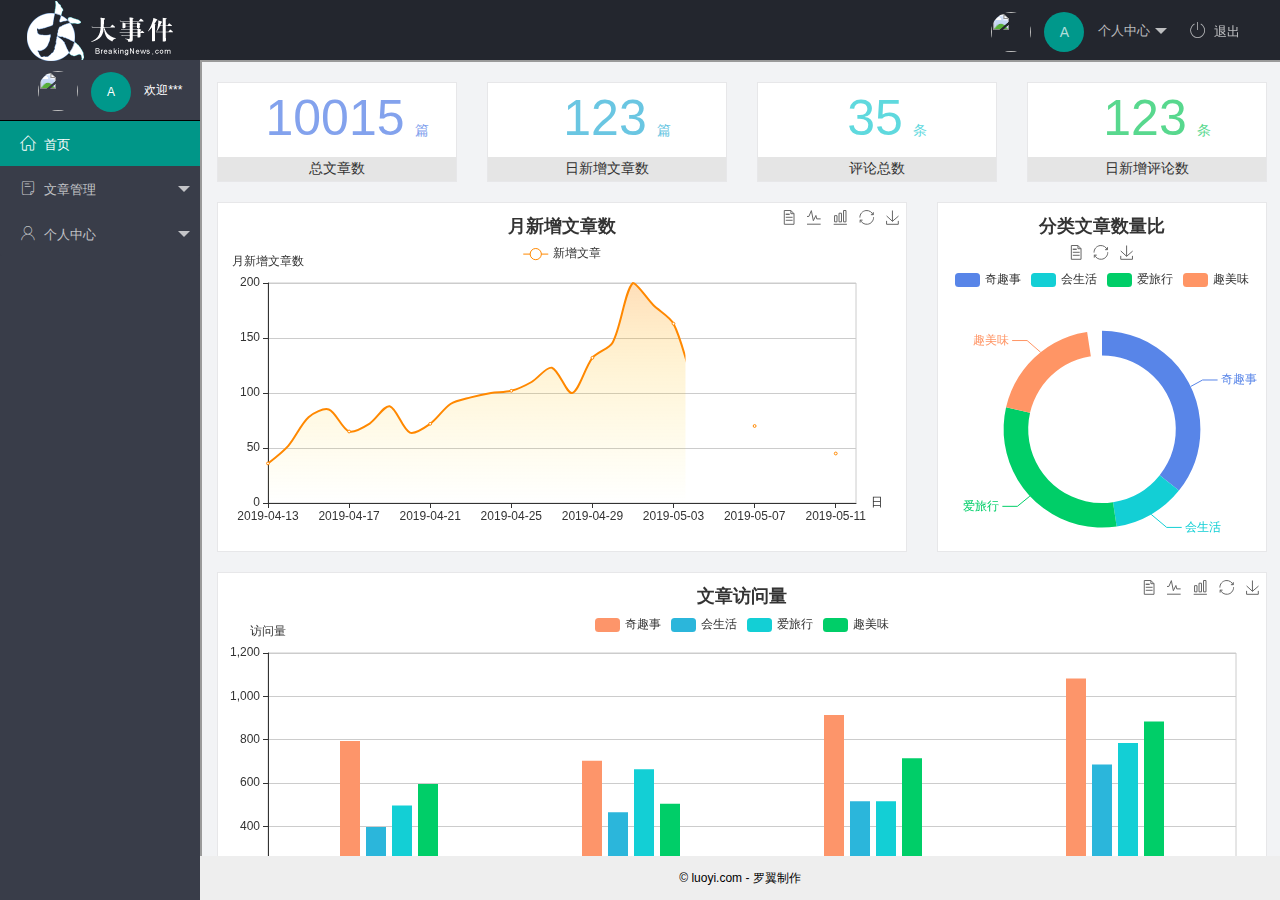
==== commit b4052617: "完成了个人中心功能" ====
--- a/index.html
+++ b/index.html
@@ -20,13 +20,13 @@
                 <li class="layui-nav-item">
                     <!-- 用户头像 -->
                     <a href="javascript:;" class="userinfo">
-                        <img src="http://t.cn/RCzsdCq" class="layui-nav-img">
+                        <img src="" class="layui-nav-img">
                         <span class="avatar-text">A</span> 个人中心
                     </a>
                     <dl class="layui-nav-child">
-                        <dd><a href="javascript:;" target="fm">基本资料</a></dd>
-                        <dd><a href="javascript:;" target="fm">更换头像</a></dd>
-                        <dd><a href="javascript:;" target="fm">重置密码</a></dd>
+                        <dd><a href="/user/user_info.html" target="fm">基本资料</a></dd>
+                        <dd><a href="/user/user_avatar.html" target="fm">更换头像</a></dd>
+                        <dd><a href="/user/user_pwd.html" target="fm">重置密码</a></dd>
                     </dl>
                 </li>
                 <li class="layui-nav-item"><a href="javascript:;" id="logout"><span class="iconfont icon-tuichu"></span>退出</a></li>
@@ -57,9 +57,9 @@
                     <li class="layui-nav-item">
                         <a class="" href="javascript:;"><span class="iconfont icon-user"></span>个人中心</a>
                         <dl class="layui-nav-child">
-                            <dd><a href="javascript:;" target="fm"><i class="layui-icon layui-icon-app"></i>基本资料</a></dd>
-                            <dd><a href="javascript:;" target="fm"><i class="layui-icon layui-icon-app"></i>更换头像</a></dd>
-                            <dd><a href="javascript:;" target="fm"><i class="layui-icon layui-icon-app"></i>重置密码</a></dd>
+                            <dd><a href="/user/user_info.html" target="fm"><i class="layui-icon layui-icon-app"></i>基本资料</a></dd>
+                            <dd><a href="/user/user_avatar.html" target="fm"><i class="layui-icon layui-icon-app"></i>更换头像</a></dd>
+                            <dd><a href="/user/user_pwd.html" target="fm"><i class="layui-icon layui-icon-app"></i>重置密码</a></dd>
                         </dl>
                     </li>
                 </ul>
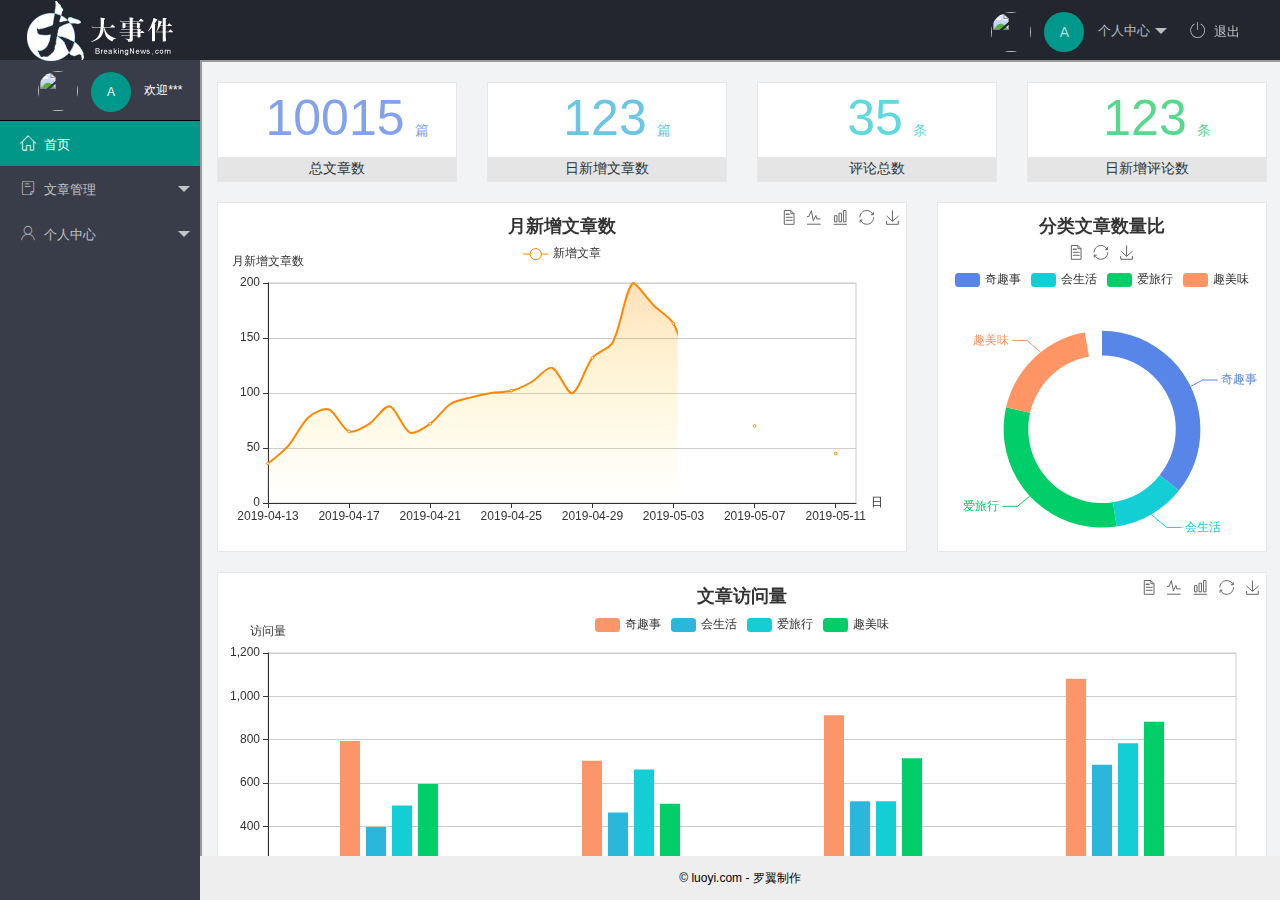
==== commit 2689c23e: "完成了文章管理功能，项目完成" ====
--- a/index.html
+++ b/index.html
@@ -49,9 +49,9 @@
                     <li class="layui-nav-item">
                         <a class="" href="javascript:;"><span class="iconfont icon-16"></span>文章管理</a>
                         <dl class="layui-nav-child">
-                            <dd><a href="javascript:;" target="fm"><i class="layui-icon layui-icon-app"></i> 文章类别</a></dd>
-                            <dd><a href="javascript:;" target="fm"><i class="layui-icon layui-icon-app"></i>文章列表</a></dd>
-                            <dd><a href="javascript:;" target="fm"><i class="layui-icon layui-icon-app"></i>发布文章</a></dd>
+                            <dd><a href="/article/art_cate.html" target="fm"><i class="layui-icon layui-icon-app"></i> 文章类别</a></dd>
+                            <dd><a href="/article/art_list.html" target="fm"><i class="layui-icon layui-icon-app"></i>文章列表</a></dd>
+                            <dd><a href="/article/art_pub.html" target="fm"><i class="layui-icon layui-icon-app"></i>发布文章</a></dd>
                         </dl>
                     </li>
                     <li class="layui-nav-item">
